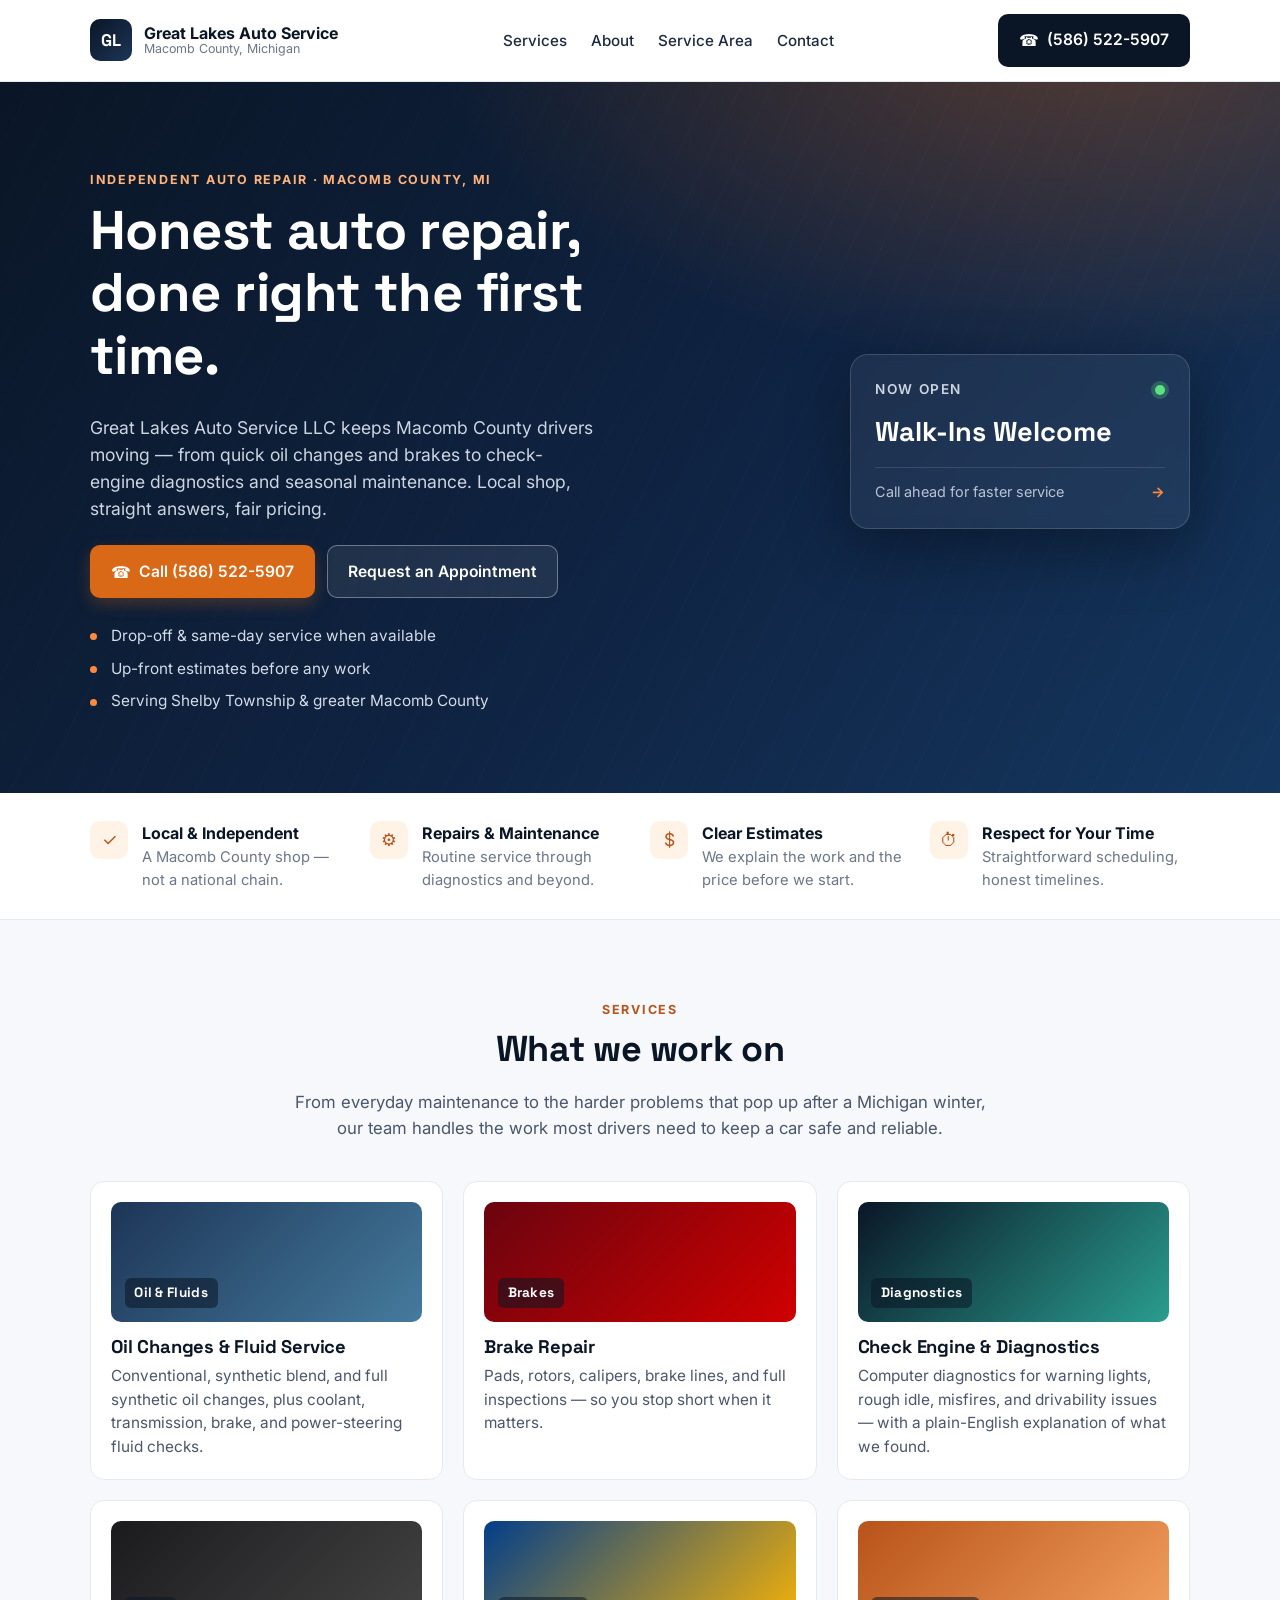
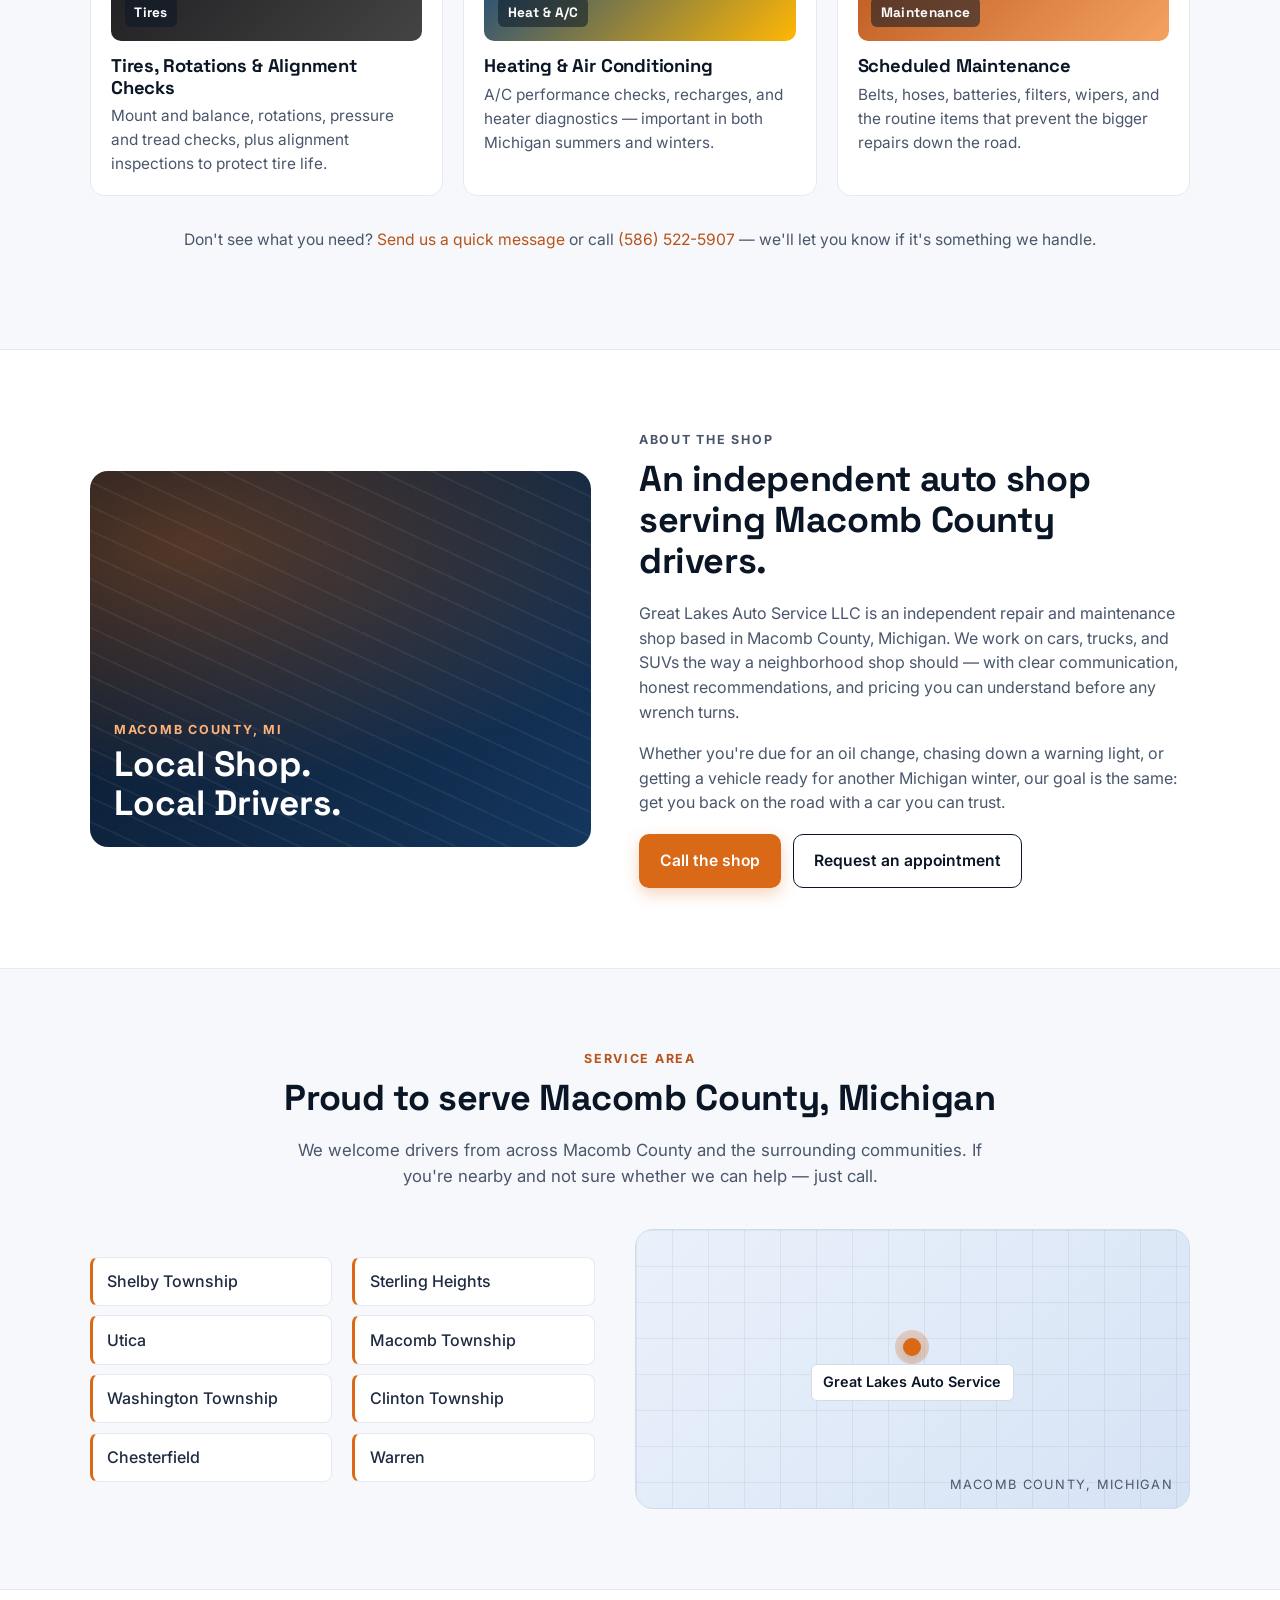
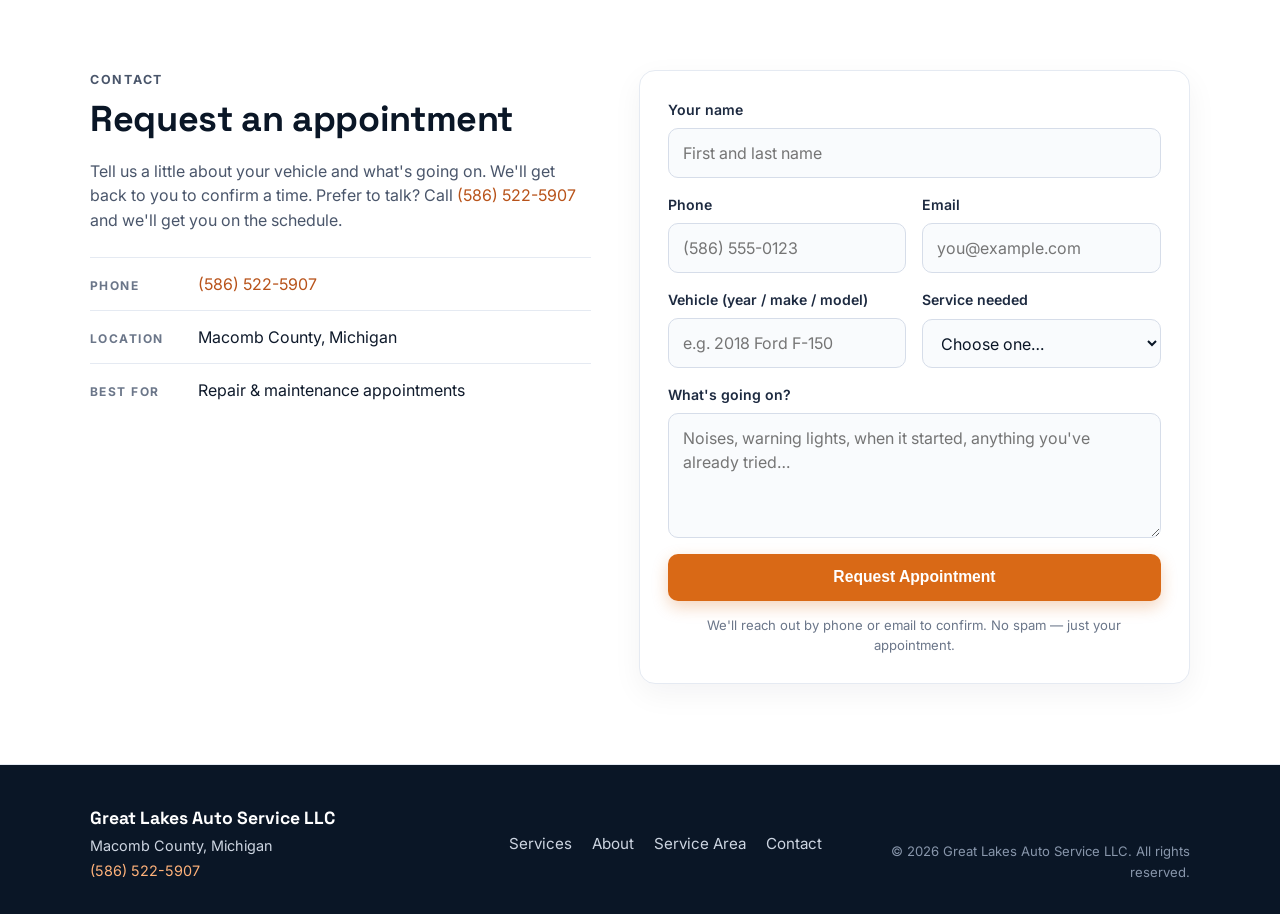
==== great-lakes-auto-service-llc/index.html @ bd59d1a1 "publish great-lakes-auto-service-llc" ====
<!DOCTYPE html>
<html lang="en">
<head>
  <meta charset="UTF-8" />
  <meta name="viewport" content="width=device-width, initial-scale=1.0" />
  <title>Great Lakes Auto Service LLC — Auto Repair in Macomb County, MI</title>
  <meta name="description" content="Great Lakes Auto Service LLC — independent auto repair and maintenance serving Macomb County, Michigan. Call (586) 522-5907 or request an appointment online." />
  <link rel="stylesheet" href="style.css" />
</head>
<body>

  <!-- Top bar -->
  <header class="topbar">
    <div class="container topbar-inner">
      <a href="#top" class="brand" aria-label="Great Lakes Auto Service LLC home">
        <span class="brand-mark" aria-hidden="true">GL</span>
        <span class="brand-text">
          <span class="brand-name">Great Lakes Auto Service</span>
          <span class="brand-sub">Macomb County, Michigan</span>
        </span>
      </a>
      <nav class="nav" aria-label="Primary">
        <a href="#services">Services</a>
        <a href="#about">About</a>
        <a href="#area">Service Area</a>
        <a href="#contact">Contact</a>
      </nav>
      <a class="btn btn-call topbar-cta" href="tel:+15865225907">
        <span class="btn-icon" aria-hidden="true">&#9742;</span>
        (586) 522-5907
      </a>
    </div>
  </header>

  <!-- Hero -->
  <section class="hero" id="top">
    <div class="hero-bg" aria-hidden="true">
      <div class="hero-gradient"></div>
      <div class="hero-stripes"></div>
    </div>
    <div class="container hero-inner">
      <div class="hero-copy">
        <p class="eyebrow">Independent Auto Repair · Macomb County, MI</p>
        <h1>Honest auto repair, done right the first time.</h1>
        <p class="lede">
          Great Lakes Auto Service LLC keeps Macomb County drivers moving — from
          quick oil changes and brakes to check-engine diagnostics and seasonal
          maintenance. Local shop, straight answers, fair pricing.
        </p>
        <div class="hero-ctas">
          <a class="btn btn-primary" href="tel:+15865225907">
            <span class="btn-icon" aria-hidden="true">&#9742;</span>
            Call (586) 522-5907
          </a>
          <a class="btn btn-secondary" href="#contact">Request an Appointment</a>
        </div>
        <ul class="hero-points">
          <li><span class="dot"></span> Drop-off &amp; same-day service when available</li>
          <li><span class="dot"></span> Up-front estimates before any work</li>
          <li><span class="dot"></span> Serving Shelby Township &amp; greater Macomb County</li>
        </ul>
      </div>
      <div class="hero-card" aria-hidden="true">
        <div class="hero-card-inner">
          <div class="hero-card-row">
            <span class="hero-card-label">Now Open</span>
            <span class="hero-card-dot"></span>
          </div>
          <div class="hero-card-big">Walk-Ins Welcome</div>
          <div class="hero-card-row hero-card-foot">
            <span>Call ahead for faster service</span>
            <span class="hero-card-arrow">&rarr;</span>
          </div>
        </div>
      </div>
    </div>
  </section>

  <!-- Trust strip -->
  <section class="trust-strip" aria-label="What we stand for">
    <div class="container trust-grid">
      <div class="trust-item">
        <div class="trust-icon" aria-hidden="true">&#10003;</div>
        <div>
          <div class="trust-title">Local &amp; Independent</div>
          <div class="trust-sub">A Macomb County shop — not a national chain.</div>
        </div>
      </div>
      <div class="trust-item">
        <div class="trust-icon" aria-hidden="true">&#9881;</div>
        <div>
          <div class="trust-title">Repairs &amp; Maintenance</div>
          <div class="trust-sub">Routine service through diagnostics and beyond.</div>
        </div>
      </div>
      <div class="trust-item">
        <div class="trust-icon" aria-hidden="true">&#36;</div>
        <div>
          <div class="trust-title">Clear Estimates</div>
          <div class="trust-sub">We explain the work and the price before we start.</div>
        </div>
      </div>
      <div class="trust-item">
        <div class="trust-icon" aria-hidden="true">&#9201;</div>
        <div>
          <div class="trust-title">Respect for Your Time</div>
          <div class="trust-sub">Straightforward scheduling, honest timelines.</div>
        </div>
      </div>
    </div>
  </section>

  <!-- Services -->
  <section class="section" id="services">
    <div class="container">
      <div class="section-head">
        <p class="eyebrow">Services</p>
        <h2>What we work on</h2>
        <p class="section-lede">
          From everyday maintenance to the harder problems that pop up after a
          Michigan winter, our team handles the work most drivers need to keep a
          car safe and reliable.
        </p>
      </div>

      <div class="services-grid">
        <article class="service-card">
          <div class="service-thumb thumb-oil" aria-hidden="true"><span>Oil &amp; Fluids</span></div>
          <h3>Oil Changes &amp; Fluid Service</h3>
          <p>Conventional, synthetic blend, and full synthetic oil changes, plus coolant, transmission, brake, and power-steering fluid checks.</p>
        </article>

        <article class="service-card">
          <div class="service-thumb thumb-brakes" aria-hidden="true"><span>Brakes</span></div>
          <h3>Brake Repair</h3>
          <p>Pads, rotors, calipers, brake lines, and full inspections — so you stop short when it matters.</p>
        </article>

        <article class="service-card">
          <div class="service-thumb thumb-diag" aria-hidden="true"><span>Diagnostics</span></div>
          <h3>Check Engine &amp; Diagnostics</h3>
          <p>Computer diagnostics for warning lights, rough idle, misfires, and drivability issues — with a plain-English explanation of what we found.</p>
        </article>

        <article class="service-card">
          <div class="service-thumb thumb-tires" aria-hidden="true"><span>Tires</span></div>
          <h3>Tires, Rotations &amp; Alignment Checks</h3>
          <p>Mount and balance, rotations, pressure and tread checks, plus alignment inspections to protect tire life.</p>
        </article>

        <article class="service-card">
          <div class="service-thumb thumb-hvac" aria-hidden="true"><span>Heat &amp; A/C</span></div>
          <h3>Heating &amp; Air Conditioning</h3>
          <p>A/C performance checks, recharges, and heater diagnostics — important in both Michigan summers and winters.</p>
        </article>

        <article class="service-card">
          <div class="service-thumb thumb-maint" aria-hidden="true"><span>Maintenance</span></div>
          <h3>Scheduled Maintenance</h3>
          <p>Belts, hoses, batteries, filters, wipers, and the routine items that prevent the bigger repairs down the road.</p>
        </article>
      </div>

      <p class="services-note">
        Don't see what you need? <a href="#contact">Send us a quick message</a> or call
        <a href="tel:+15865225907">(586) 522-5907</a> — we'll let you know if it's something we handle.
      </p>
    </div>
  </section>

  <!-- About -->
  <section class="section section-alt" id="about">
    <div class="container about-grid">
      <div class="about-art" aria-hidden="true">
        <div class="about-art-inner">
          <span class="about-art-label">Macomb County, MI</span>
          <span class="about-art-big">Local Shop.<br />Local Drivers.</span>
        </div>
      </div>
      <div class="about-copy">
        <p class="eyebrow">About the shop</p>
        <h2>An independent auto shop serving Macomb County drivers.</h2>
        <p>
          Great Lakes Auto Service LLC is an independent repair and maintenance
          shop based in Macomb County, Michigan. We work on cars, trucks, and
          SUVs the way a neighborhood shop should — with clear communication,
          honest recommendations, and pricing you can understand before any
          wrench turns.
        </p>
        <p>
          Whether you're due for an oil change, chasing down a warning light, or
          getting a vehicle ready for another Michigan winter, our goal is the
          same: get you back on the road with a car you can trust.
        </p>
        <div class="about-ctas">
          <a class="btn btn-primary" href="tel:+15865225907">Call the shop</a>
          <a class="btn btn-ghost" href="#contact">Request an appointment</a>
        </div>
      </div>
    </div>
  </section>

  <!-- Service area -->
  <section class="section" id="area">
    <div class="container">
      <div class="section-head">
        <p class="eyebrow">Service Area</p>
        <h2>Proud to serve Macomb County, Michigan</h2>
        <p class="section-lede">
          We welcome drivers from across Macomb County and the surrounding
          communities. If you're nearby and not sure whether we can help —
          just call.
        </p>
      </div>

      <div class="area-layout">
        <ul class="area-list">
          <li>Shelby Township</li>
          <li>Sterling Heights</li>
          <li>Utica</li>
          <li>Macomb Township</li>
          <li>Washington Township</li>
          <li>Clinton Township</li>
          <li>Chesterfield</li>
          <li>Warren</li>
        </ul>
        <div class="area-map" aria-hidden="true">
          <div class="area-map-grid"></div>
          <div class="area-map-pin">
            <span class="area-map-pin-dot"></span>
            <span class="area-map-pin-label">Great Lakes Auto Service</span>
          </div>
          <div class="area-map-foot">Macomb County, Michigan</div>
        </div>
      </div>
    </div>
  </section>

  <!-- Contact -->
  <section class="section section-alt" id="contact">
    <div class="container contact-grid">
      <div class="contact-copy">
        <p class="eyebrow">Contact</p>
        <h2>Request an appointment</h2>
        <p>
          Tell us a little about your vehicle and what's going on. We'll get
          back to you to confirm a time. Prefer to talk? Call
          <a href="tel:+15865225907">(586) 522-5907</a> and we'll get you on the
          schedule.
        </p>

        <ul class="contact-facts">
          <li>
            <span class="contact-fact-label">Phone</span>
            <a href="tel:+15865225907">(586) 522-5907</a>
          </li>
          <li>
            <span class="contact-fact-label">Location</span>
            <span>Macomb County, Michigan</span>
          </li>
          <li>
            <span class="contact-fact-label">Best for</span>
            <span>Repair &amp; maintenance appointments</span>
          </li>
        </ul>
      </div>

      <form class="contact-form" action="#" method="post" novalidate>
        <div class="form-row">
          <label for="name">Your name</label>
          <input type="text" id="name" name="name" placeholder="First and last name" autocomplete="name" />
        </div>
        <div class="form-row form-row-2">
          <div>
            <label for="phone">Phone</label>
            <input type="tel" id="phone" name="phone" placeholder="(586) 555-0123" autocomplete="tel" />
          </div>
          <div>
            <label for="email">Email</label>
            <input type="email" id="email" name="email" placeholder="you@example.com" autocomplete="email" />
          </div>
        </div>
        <div class="form-row form-row-2">
          <div>
            <label for="vehicle">Vehicle (year / make / model)</label>
            <input type="text" id="vehicle" name="vehicle" placeholder="e.g. 2018 Ford F-150" />
          </div>
          <div>
            <label for="service">Service needed</label>
            <select id="service" name="service">
              <option value="">Choose one&hellip;</option>
              <option>Oil change / fluids</option>
              <option>Brakes</option>
              <option>Check engine / diagnostics</option>
              <option>Tires / rotation / alignment check</option>
              <option>Heating &amp; A/C</option>
              <option>Scheduled maintenance</option>
              <option>Something else</option>
            </select>
          </div>
        </div>
        <div class="form-row">
          <label for="message">What's going on?</label>
          <textarea id="message" name="message" rows="4" placeholder="Noises, warning lights, when it started, anything you've already tried&hellip;"></textarea>
        </div>
        <button type="submit" class="btn btn-primary btn-block">Request Appointment</button>
        <p class="form-fine">
          We'll reach out by phone or email to confirm. No spam — just your appointment.
        </p>
      </form>
    </div>
  </section>

  <!-- Footer -->
  <footer class="footer">
    <div class="container footer-inner">
      <div class="footer-brand">
        <div class="footer-name">Great Lakes Auto Service LLC</div>
        <div class="footer-meta">Macomb County, Michigan</div>
        <div class="footer-meta">
          <a href="tel:+15865225907">(586) 522-5907</a>
        </div>
      </div>
      <nav class="footer-nav" aria-label="Footer">
        <a href="#services">Services</a>
        <a href="#about">About</a>
        <a href="#area">Service Area</a>
        <a href="#contact">Contact</a>
      </nav>
      <div class="footer-legal">
        &copy; 2026 Great Lakes Auto Service LLC. All rights reserved.
      </div>
    </div>
  </footer>

</body>
</html>
---- great-lakes-auto-service-llc/style.css ----
/* Great Lakes Auto Service LLC — mockup stylesheet
   Self-contained, no external assets except Google Fonts. */

@import url('https://fonts.googleapis.com/css2?family=Inter:wght@400;500;600;700;800&family=Space+Grotesk:wght@600;700&display=swap');

/* ---------- Reset / base ---------- */
*,
*::before,
*::after { box-sizing: border-box; }

html { scroll-behavior: smooth; }

body {
  margin: 0;
  font-family: 'Inter', system-ui, -apple-system, Segoe UI, Roboto, sans-serif;
  color: #0f1a2b;
  background: #f6f8fb;
  line-height: 1.55;
  -webkit-font-smoothing: antialiased;
}

img { max-width: 100%; display: block; }

a { color: #b8531a; text-decoration: none; }
a:hover { text-decoration: underline; }

h1, h2, h3 {
  font-family: 'Space Grotesk', 'Inter', sans-serif;
  color: #0a1626;
  line-height: 1.15;
  margin: 0 0 0.5em;
  letter-spacing: -0.01em;
}

h1 { font-size: clamp(2rem, 4.6vw, 3.4rem); font-weight: 700; }
h2 { font-size: clamp(1.6rem, 3vw, 2.25rem); font-weight: 700; }
h3 { font-size: 1.15rem; font-weight: 700; }

p  { margin: 0 0 1rem; }

.container {
  width: 100%;
  max-width: 1140px;
  margin: 0 auto;
  padding: 0 1.25rem;
}

.eyebrow {
  text-transform: uppercase;
  letter-spacing: 0.14em;
  font-size: 0.78rem;
  font-weight: 700;
  color: #b8531a;
  margin: 0 0 0.6rem;
}

/* ---------- Buttons ---------- */
.btn {
  display: inline-flex;
  align-items: center;
  justify-content: center;
  gap: 0.5rem;
  padding: 0.85rem 1.25rem;
  border-radius: 10px;
  font-weight: 600;
  font-size: 0.98rem;
  text-decoration: none;
  border: 1px solid transparent;
  cursor: pointer;
  transition: transform 0.05s ease, box-shadow 0.15s ease, background 0.15s ease;
  white-space: nowrap;
}
.btn:hover { text-decoration: none; }
.btn:active { transform: translateY(1px); }

.btn-primary {
  background: #d96916;
  color: #fff;
  box-shadow: 0 6px 16px rgba(217, 105, 22, 0.28);
}
.btn-primary:hover { background: #c45a0d; }

.btn-secondary {
  background: rgba(255,255,255,0.08);
  color: #fff;
  border-color: rgba(255,255,255,0.35);
  backdrop-filter: blur(2px);
}
.btn-secondary:hover { background: rgba(255,255,255,0.16); }

.btn-ghost {
  background: transparent;
  color: #0a1626;
  border-color: #0a1626;
}
.btn-ghost:hover { background: #0a1626; color: #fff; }

.btn-call {
  background: #0a1626;
  color: #fff;
}
.btn-call:hover { background: #14233a; }

.btn-block { width: 100%; }

.btn-icon { font-size: 1rem; line-height: 1; }

/* ---------- Top bar ---------- */
.topbar {
  background: #fff;
  border-bottom: 1px solid #e5eaf2;
  position: sticky;
  top: 0;
  z-index: 50;
}
.topbar-inner {
  display: flex;
  align-items: center;
  justify-content: space-between;
  gap: 1rem;
  padding-top: 0.85rem;
  padding-bottom: 0.85rem;
}
.brand {
  display: flex;
  align-items: center;
  gap: 0.75rem;
  color: inherit;
}
.brand:hover { text-decoration: none; }
.brand-mark {
  width: 42px;
  height: 42px;
  border-radius: 10px;
  background: linear-gradient(135deg, #0a1626 0%, #1d3557 100%);
  color: #fff;
  font-family: 'Space Grotesk', sans-serif;
  font-weight: 700;
  font-size: 1.05rem;
  display: flex;
  align-items: center;
  justify-content: center;
  letter-spacing: 0.02em;
}
.brand-text { display: flex; flex-direction: column; line-height: 1.1; }
.brand-name { font-weight: 700; color: #0a1626; }
.brand-sub  { font-size: 0.78rem; color: #6b7689; }

.nav { display: flex; gap: 1.5rem; }
.nav a {
  color: #1d2a40;
  font-weight: 500;
  font-size: 0.95rem;
}
.nav a:hover { color: #b8531a; text-decoration: none; }

@media (max-width: 860px) {
  .nav { display: none; }
  .brand-sub { display: none; }
}
@media (max-width: 520px) {
  .topbar-cta { display: none; }
}

/* ---------- Hero ---------- */
.hero {
  position: relative;
  color: #fff;
  overflow: hidden;
  isolation: isolate;
}
.hero-bg {
  position: absolute;
  inset: 0;
  z-index: -1;
}
.hero-gradient {
  position: absolute;
  inset: 0;
  background:
    radial-gradient(1100px 600px at 85% -10%, rgba(217,105,22,0.35) 0%, transparent 60%),
    linear-gradient(135deg, #0a1626 0%, #0f2342 55%, #14365e 100%);
}
.hero-stripes {
  position: absolute;
  inset: 0;
  background-image: repeating-linear-gradient(
    115deg,
    rgba(255,255,255,0.04) 0 2px,
    transparent 2px 28px
  );
  mix-blend-mode: overlay;
}

.hero-inner {
  display: grid;
  grid-template-columns: 1.4fr 1fr;
  gap: 3rem;
  align-items: center;
  padding: 5.5rem 1.25rem 5rem;
}
.hero .eyebrow { color: #ffb27a; }
.hero h1 { color: #fff; }
.hero .lede {
  font-size: 1.1rem;
  color: #cdd5e1;
  max-width: 46ch;
}
.hero-ctas {
  display: flex;
  flex-wrap: wrap;
  gap: 0.75rem;
  margin: 1.4rem 0 1.6rem;
}
.hero-points {
  list-style: none;
  padding: 0;
  margin: 0;
  display: grid;
  gap: 0.55rem;
  color: #d4dbe7;
  font-size: 0.96rem;
}
.hero-points .dot {
  display: inline-block;
  width: 7px; height: 7px;
  border-radius: 50%;
  background: #ff8a3d;
  margin-right: 0.6rem;
  vertical-align: middle;
}

.hero-card {
  justify-self: end;
  width: 100%;
  max-width: 340px;
  background: rgba(255,255,255,0.06);
  border: 1px solid rgba(255,255,255,0.15);
  border-radius: 18px;
  padding: 1.5rem;
  backdrop-filter: blur(6px);
  box-shadow: 0 20px 60px rgba(0,0,0,0.35);
}
.hero-card-row {
  display: flex;
  align-items: center;
  justify-content: space-between;
  font-size: 0.85rem;
  color: #cdd5e1;
  text-transform: uppercase;
  letter-spacing: 0.12em;
}
.hero-card-label { font-weight: 600; }
.hero-card-dot {
  width: 10px; height: 10px;
  border-radius: 50%;
  background: #5ce081;
  box-shadow: 0 0 0 4px rgba(92,224,129,0.25);
}
.hero-card-big {
  font-family: 'Space Grotesk', sans-serif;
  font-size: 1.7rem;
  font-weight: 700;
  color: #fff;
  margin: 1rem 0 1.2rem;
  line-height: 1.15;
}
.hero-card-foot {
  border-top: 1px solid rgba(255,255,255,0.12);
  padding-top: 0.85rem;
  text-transform: none;
  letter-spacing: 0;
  font-size: 0.9rem;
  color: #b9c3d3;
}
.hero-card-arrow { color: #ff8a3d; font-weight: 700; }

@media (max-width: 860px) {
  .hero-inner {
    grid-template-columns: 1fr;
    gap: 2rem;
    padding: 3.5rem 1.25rem 3.5rem;
  }
  .hero-card { justify-self: stretch; max-width: none; }
}

/* ---------- Trust strip ---------- */
.trust-strip {
  background: #fff;
  border-bottom: 1px solid #e5eaf2;
  padding: 1.75rem 0;
}
.trust-grid {
  display: grid;
  grid-template-columns: repeat(4, 1fr);
  gap: 1.25rem;
}
.trust-item {
  display: flex;
  align-items: flex-start;
  gap: 0.85rem;
}
.trust-icon {
  width: 38px; height: 38px;
  border-radius: 10px;
  background: #fff2e6;
  color: #b8531a;
  font-size: 1.1rem;
  display: flex;
  align-items: center;
  justify-content: center;
  flex-shrink: 0;
}
.trust-title { font-weight: 700; color: #0a1626; }
.trust-sub   { color: #6b7689; font-size: 0.92rem; }

@media (max-width: 860px) {
  .trust-grid { grid-template-columns: repeat(2, 1fr); }
}
@media (max-width: 480px) {
  .trust-grid { grid-template-columns: 1fr; }
}

/* ---------- Sections ---------- */
.section { padding: 5rem 0; }
.section-alt { background: #fff; border-top: 1px solid #e5eaf2; border-bottom: 1px solid #e5eaf2; }

.section-head {
  max-width: 720px;
  margin: 0 auto 2.5rem;
  text-align: center;
}
.section-head .eyebrow { justify-content: center; }
.section-lede { color: #4a566b; font-size: 1.05rem; }

/* ---------- Services ---------- */
.services-grid {
  display: grid;
  grid-template-columns: repeat(3, 1fr);
  gap: 1.25rem;
}
.service-card {
  background: #fff;
  border: 1px solid #e5eaf2;
  border-radius: 14px;
  padding: 1.25rem;
  transition: transform 0.15s ease, box-shadow 0.15s ease, border-color 0.15s ease;
}
.service-card:hover {
  transform: translateY(-2px);
  box-shadow: 0 12px 28px rgba(10,22,38,0.08);
  border-color: #d6dde9;
}
.service-card h3 { margin: 0.9rem 0 0.4rem; }
.service-card p  { color: #4a566b; margin: 0; font-size: 0.96rem; }

.service-thumb {
  height: 120px;
  border-radius: 10px;
  position: relative;
  overflow: hidden;
  display: flex;
  align-items: flex-end;
  padding: 0.85rem;
  color: #fff;
  font-family: 'Space Grotesk', sans-serif;
  font-weight: 700;
  letter-spacing: 0.02em;
}
.service-thumb span {
  background: rgba(10,22,38,0.55);
  padding: 0.3rem 0.6rem;
  border-radius: 6px;
  font-size: 0.85rem;
}
.thumb-oil    { background: linear-gradient(135deg, #1d3557 0%, #457b9d 100%); }
.thumb-brakes { background: linear-gradient(135deg, #6a040f 0%, #d00000 100%); }
.thumb-diag   { background: linear-gradient(135deg, #0a1626 0%, #2a9d8f 100%); }
.thumb-tires  { background: linear-gradient(135deg, #1b1b1e 0%, #444 100%); }
.thumb-hvac   { background: linear-gradient(135deg, #023e8a 0%, #ffb703 100%); }
.thumb-maint  { background: linear-gradient(135deg, #b8531a 0%, #f4a261 100%); }

.services-note {
  text-align: center;
  color: #4a566b;
  margin-top: 2rem;
  font-size: 0.98rem;
}

@media (max-width: 900px) {
  .services-grid { grid-template-columns: repeat(2, 1fr); }
}
@media (max-width: 560px) {
  .services-grid { grid-template-columns: 1fr; }
}

/* ---------- About ---------- */
.about-grid {
  display: grid;
  grid-template-columns: 1fr 1.1fr;
  gap: 3rem;
  align-items: center;
}
.about-art {
  border-radius: 18px;
  overflow: hidden;
  aspect-ratio: 4 / 3;
  background:
    radial-gradient(800px 400px at 20% 20%, rgba(217,105,22,0.35) 0%, transparent 60%),
    linear-gradient(135deg, #0a1626 0%, #14365e 100%);
  position: relative;
  display: flex;
  align-items: flex-end;
  padding: 1.5rem;
}
.about-art::before {
  content: "";
  position: absolute;
  inset: 0;
  background-image: repeating-linear-gradient(
    25deg,
    rgba(255,255,255,0.05) 0 2px,
    transparent 2px 22px
  );
}
.about-art-inner {
  position: relative;
  color: #fff;
  display: flex;
  flex-direction: column;
  gap: 0.4rem;
}
.about-art-label {
  text-transform: uppercase;
  letter-spacing: 0.14em;
  font-size: 0.78rem;
  color: #ffb27a;
  font-weight: 700;
}
.about-art-big {
  font-family: 'Space Grotesk', sans-serif;
  font-size: clamp(1.5rem, 3.5vw, 2.2rem);
  font-weight: 700;
  line-height: 1.1;
}
.about-copy p { color: #4a566b; }
.about-ctas {
  display: flex;
  flex-wrap: wrap;
  gap: 0.75rem;
  margin-top: 1.2rem;
}

@media (max-width: 860px) {
  .about-grid { grid-template-columns: 1fr; gap: 2rem; }
}

/* ---------- Service area ---------- */
.area-layout {
  display: grid;
  grid-template-columns: 1fr 1.1fr;
  gap: 2.5rem;
  align-items: stretch;
}
.area-list {
  list-style: none;
  padding: 0;
  margin: 0;
  display: grid;
  grid-template-columns: repeat(2, 1fr);
  gap: 0.6rem 1.25rem;
  align-self: center;
}
.area-list li {
  background: #fff;
  border: 1px solid #e5eaf2;
  border-left: 3px solid #d96916;
  border-radius: 8px;
  padding: 0.7rem 0.9rem;
  font-weight: 500;
  color: #1d2a40;
}

.area-map {
  position: relative;
  border-radius: 18px;
  background: linear-gradient(135deg, #eaf1fb 0%, #d6e3f5 100%);
  border: 1px solid #d0dceb;
  min-height: 280px;
  overflow: hidden;
  display: flex;
  align-items: center;
  justify-content: center;
}
.area-map-grid {
  position: absolute;
  inset: 0;
  background-image:
    linear-gradient(rgba(10,22,38,0.06) 1px, transparent 1px),
    linear-gradient(90deg, rgba(10,22,38,0.06) 1px, transparent 1px);
  background-size: 36px 36px;
}
.area-map-pin {
  position: relative;
  display: flex;
  flex-direction: column;
  align-items: center;
  gap: 0.5rem;
  color: #0a1626;
  font-weight: 600;
  text-align: center;
}
.area-map-pin-dot {
  width: 18px; height: 18px;
  border-radius: 50%;
  background: #d96916;
  box-shadow: 0 0 0 8px rgba(217,105,22,0.25), 0 4px 12px rgba(0,0,0,0.15);
}
.area-map-pin-label {
  background: #fff;
  padding: 0.4rem 0.7rem;
  border-radius: 6px;
  font-size: 0.9rem;
  border: 1px solid #d0dceb;
}
.area-map-foot {
  position: absolute;
  bottom: 0.85rem;
  right: 1rem;
  font-size: 0.8rem;
  color: #4a566b;
  text-transform: uppercase;
  letter-spacing: 0.1em;
}

@media (max-width: 860px) {
  .area-layout { grid-template-columns: 1fr; }
}
@media (max-width: 480px) {
  .area-list { grid-template-columns: 1fr; }
}

/* ---------- Contact ---------- */
.contact-grid {
  display: grid;
  grid-template-columns: 1fr 1.1fr;
  gap: 3rem;
  align-items: start;
}
.contact-copy p { color: #4a566b; }

.contact-facts {
  list-style: none;
  padding: 0;
  margin: 1.5rem 0 0;
  display: grid;
  gap: 0.85rem;
}
.contact-facts li {
  display: grid;
  grid-template-columns: 100px 1fr;
  gap: 0.5rem;
  align-items: baseline;
  border-top: 1px solid #e5eaf2;
  padding-top: 0.85rem;
}
.contact-fact-label {
  text-transform: uppercase;
  letter-spacing: 0.12em;
  font-size: 0.75rem;
  font-weight: 700;
  color: #6b7689;
}

.contact-form {
  background: #fff;
  border: 1px solid #e5eaf2;
  border-radius: 16px;
  padding: 1.75rem;
  box-shadow: 0 10px 30px rgba(10,22,38,0.05);
}
.form-row { display: grid; gap: 0.4rem; margin-bottom: 1rem; }
.form-row-2 {
  grid-template-columns: 1fr 1fr;
  gap: 1rem;
}
.form-row-2 > div { display: grid; gap: 0.4rem; }
.form-row label {
  font-weight: 600;
  font-size: 0.88rem;
  color: #1d2a40;
}
.form-row input,
.form-row select,
.form-row textarea {
  font: inherit;
  width: 100%;
  padding: 0.75rem 0.85rem;
  border: 1px solid #d6dde9;
  border-radius: 10px;
  background: #f9fbfd;
  color: #0a1626;
  transition: border-color 0.15s ease, background 0.15s ease, box-shadow 0.15s ease;
}
.form-row input:focus,
.form-row select:focus,
.form-row textarea:focus {
  outline: none;
  border-color: #d96916;
  background: #fff;
  box-shadow: 0 0 0 3px rgba(217,105,22,0.18);
}
.form-row textarea { resize: vertical; min-height: 110px; }

.form-fine {
  margin: 0.85rem 0 0;
  font-size: 0.82rem;
  color: #6b7689;
  text-align: center;
}

@media (max-width: 860px) {
  .contact-grid { grid-template-columns: 1fr; gap: 2rem; }
}
@media (max-width: 480px) {
  .form-row-2 { grid-template-columns: 1fr; }
  .contact-facts li { grid-template-columns: 1fr; gap: 0.1rem; }
}

/* ---------- Footer ---------- */
.footer {
  background: #0a1626;
  color: #cdd5e1;
  padding: 2.5rem 0 2rem;
}
.footer a { color: #ffb27a; }
.footer-inner {
  display: grid;
  grid-template-columns: 1.2fr 1fr 1fr;
  gap: 1.5rem;
  align-items: start;
}
.footer-name {
  color: #fff;
  font-family: 'Space Grotesk', sans-serif;
  font-weight: 700;
  font-size: 1.1rem;
}
.footer-meta { font-size: 0.9rem; margin-top: 0.15rem; }
.footer-nav {
  display: flex;
  flex-wrap: wrap;
  gap: 1rem 1.25rem;
  font-size: 0.95rem;
  align-self: center;
}
.footer-nav a { color: #cdd5e1; }
.footer-nav a:hover { color: #fff; }
.footer-legal {
  text-align: right;
  font-size: 0.82rem;
  color: #8896ab;
  align-self: end;
}

@media (max-width: 860px) {
  .footer-inner {
    grid-template-columns: 1fr;
    text-align: left;
  }
  .footer-legal { text-align: left; }
}
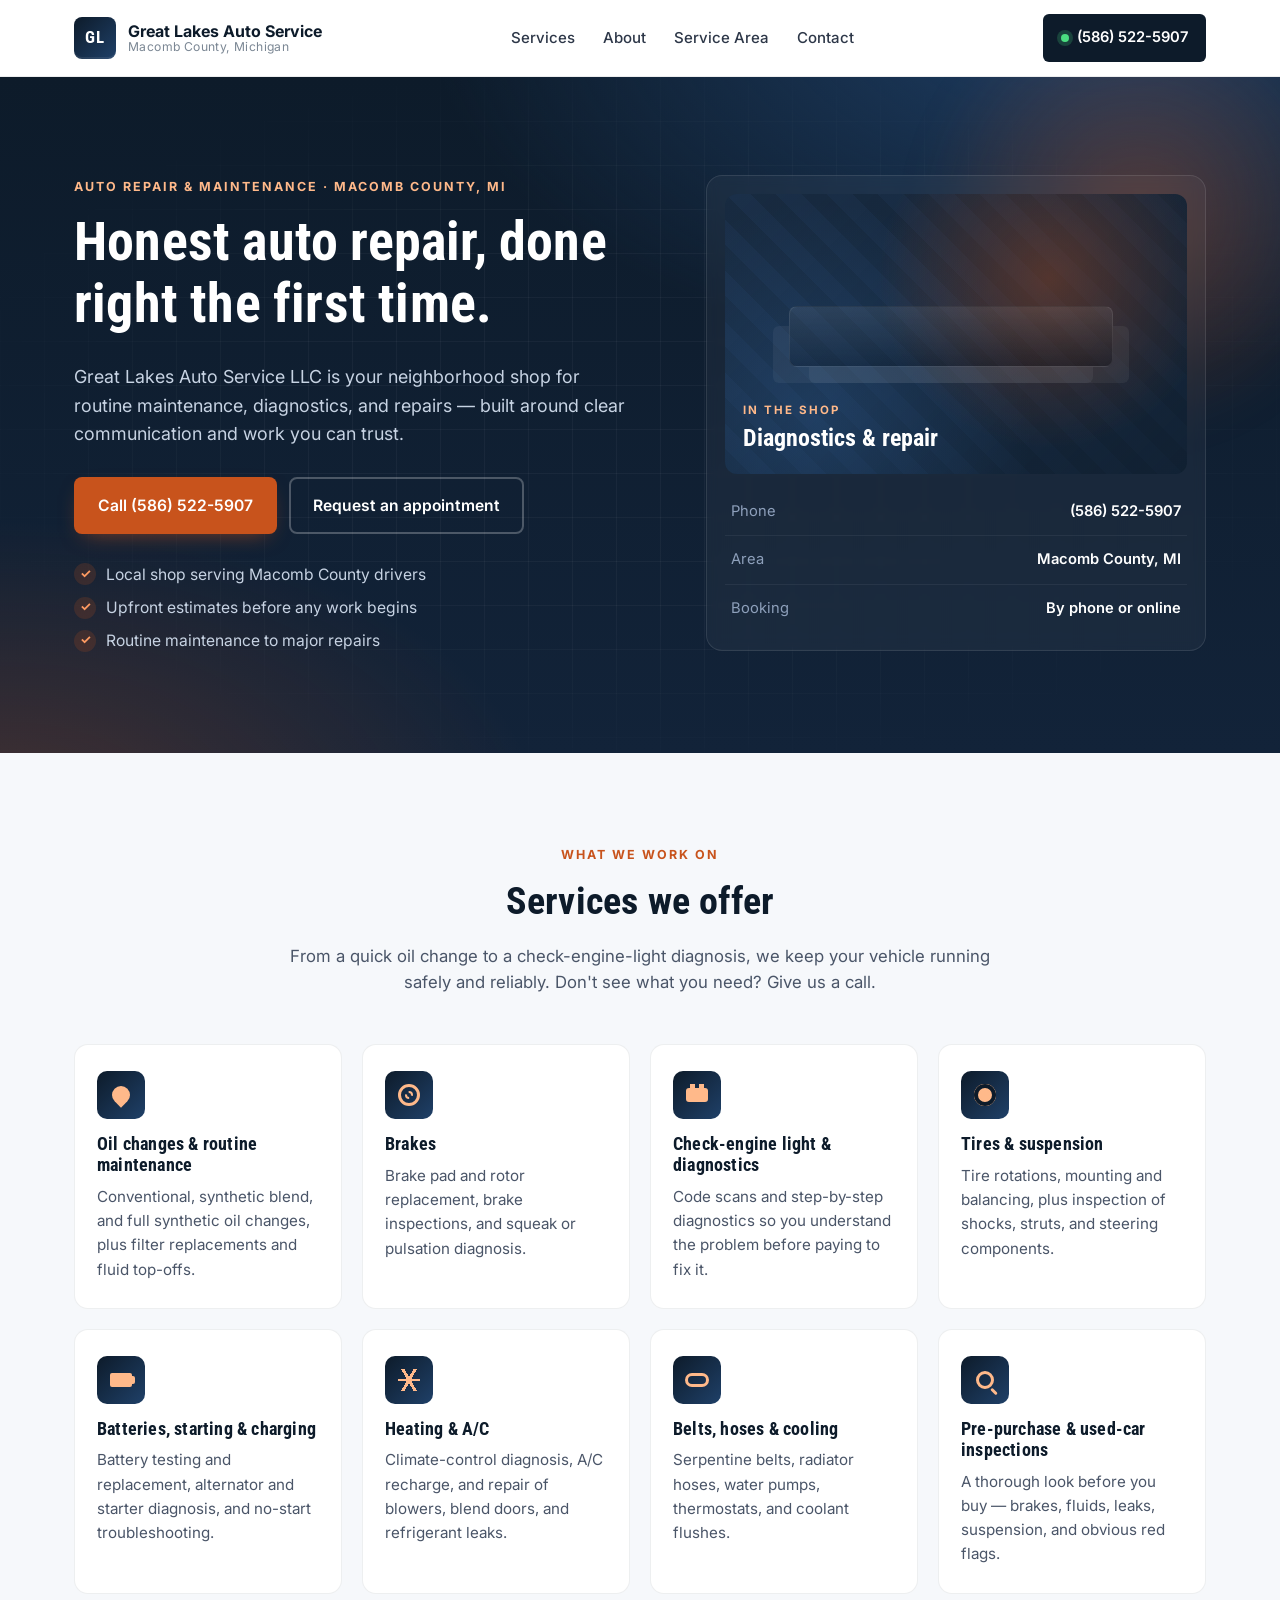
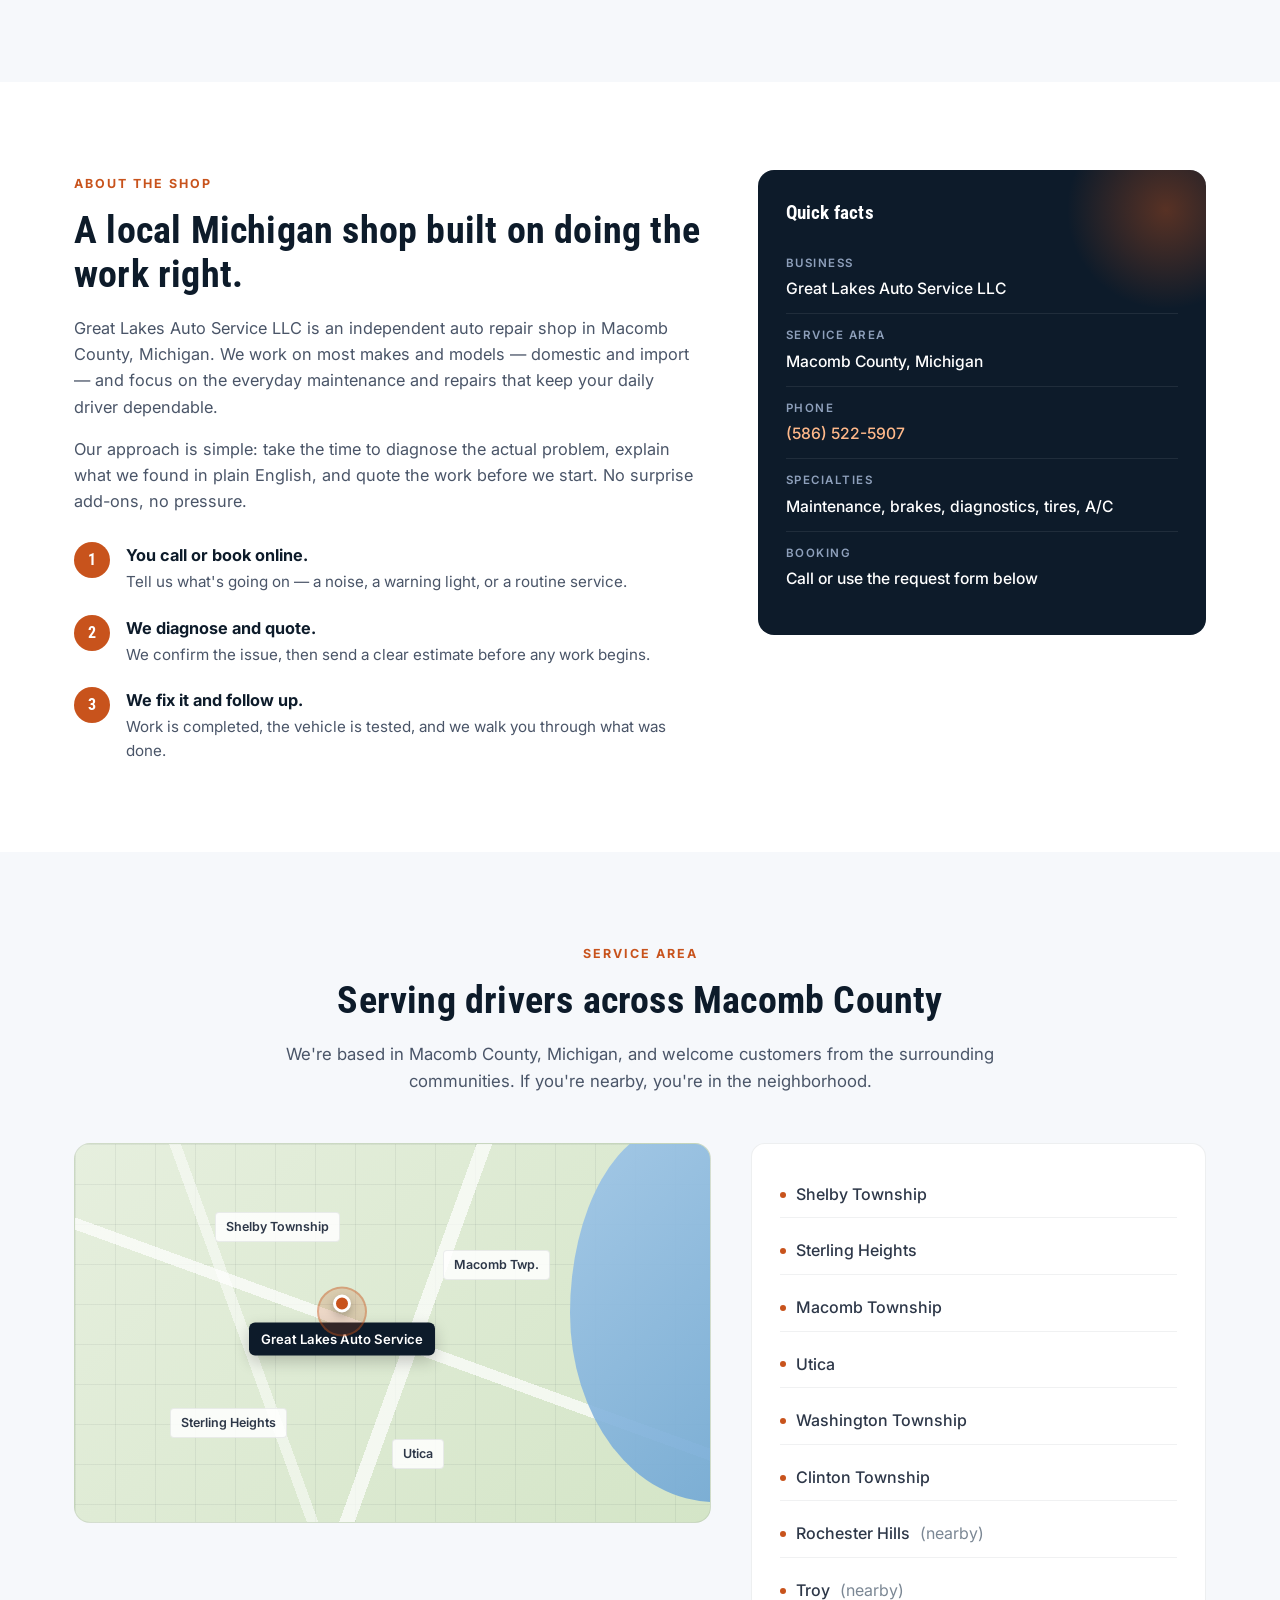
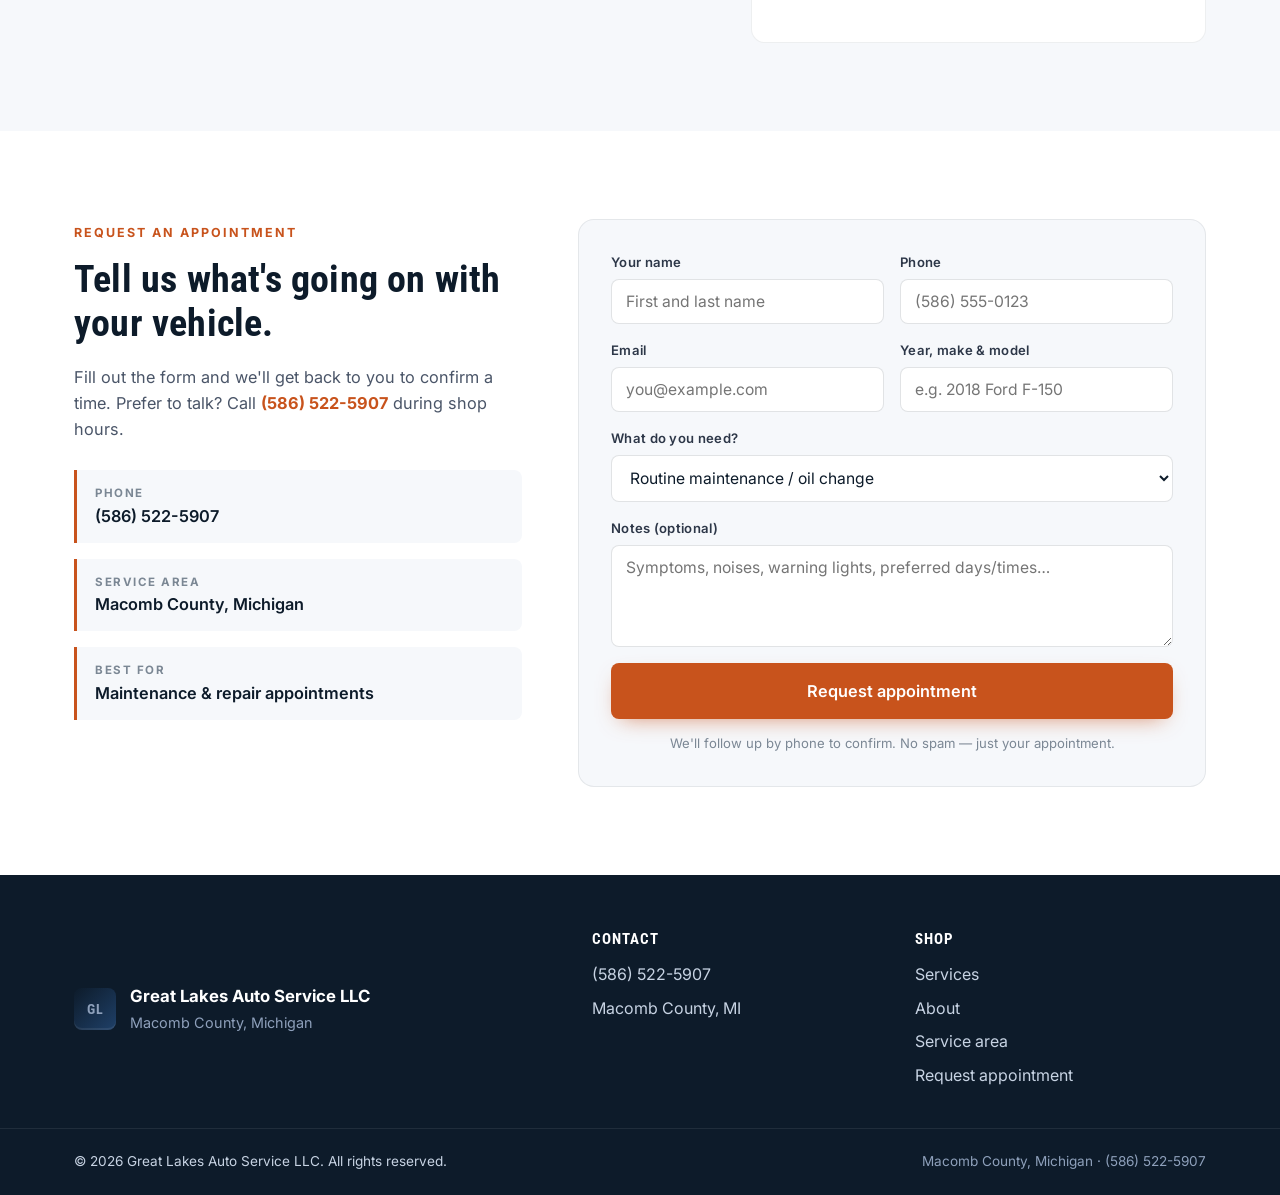
==== commit 23af6c52: "publish great-lakes-auto-service-llc" ====
--- a/great-lakes-auto-service-llc/index.html
+++ b/great-lakes-auto-service-llc/index.html
@@ -4,331 +4,396 @@
   <meta charset="UTF-8" />
   <meta name="viewport" content="width=device-width, initial-scale=1.0" />
   <title>Great Lakes Auto Service LLC — Auto Repair in Macomb County, MI</title>
-  <meta name="description" content="Great Lakes Auto Service LLC — independent auto repair and maintenance serving Macomb County, Michigan. Call (586) 522-5907 or request an appointment online." />
+  <meta name="description" content="Great Lakes Auto Service LLC is a local auto repair and maintenance shop serving Macomb County, Michigan. Call (586) 522-5907 or request an appointment online." />
   <link rel="stylesheet" href="style.css" />
 </head>
 <body>
 
-  <!-- Top bar -->
+  <!-- ============== TOP BAR ============== -->
   <header class="topbar">
     <div class="container topbar-inner">
-      <a href="#top" class="brand" aria-label="Great Lakes Auto Service LLC home">
+      <a href="#home" class="brand">
         <span class="brand-mark" aria-hidden="true">GL</span>
         <span class="brand-text">
           <span class="brand-name">Great Lakes Auto Service</span>
           <span class="brand-sub">Macomb County, Michigan</span>
         </span>
       </a>
+
       <nav class="nav" aria-label="Primary">
         <a href="#services">Services</a>
         <a href="#about">About</a>
         <a href="#area">Service Area</a>
         <a href="#contact">Contact</a>
       </nav>
-      <a class="btn btn-call topbar-cta" href="tel:+15865225907">
-        <span class="btn-icon" aria-hidden="true">&#9742;</span>
+
+      <a href="tel:+15865225907" class="btn btn-call" aria-label="Call (586) 522-5907">
+        <span class="dot" aria-hidden="true"></span>
         (586) 522-5907
       </a>
     </div>
   </header>
 
-  <!-- Hero -->
-  <section class="hero" id="top">
+  <!-- ============== HERO ============== -->
+  <section class="hero" id="home">
     <div class="hero-bg" aria-hidden="true">
-      <div class="hero-gradient"></div>
-      <div class="hero-stripes"></div>
-    </div>
+      <div class="hero-grad"></div>
+      <div class="hero-grid"></div>
+      <div class="hero-glow"></div>
+    </div>
+
     <div class="container hero-inner">
       <div class="hero-copy">
-        <p class="eyebrow">Independent Auto Repair · Macomb County, MI</p>
+        <span class="eyebrow">Auto repair &amp; maintenance · Macomb County, MI</span>
         <h1>Honest auto repair, done right the first time.</h1>
         <p class="lede">
-          Great Lakes Auto Service LLC keeps Macomb County drivers moving — from
-          quick oil changes and brakes to check-engine diagnostics and seasonal
-          maintenance. Local shop, straight answers, fair pricing.
-        </p>
-        <div class="hero-ctas">
-          <a class="btn btn-primary" href="tel:+15865225907">
-            <span class="btn-icon" aria-hidden="true">&#9742;</span>
+          Great Lakes Auto Service LLC is your neighborhood shop for routine maintenance,
+          diagnostics, and repairs — built around clear communication and work you can trust.
+        </p>
+
+        <div class="hero-cta">
+          <a href="tel:+15865225907" class="btn btn-primary">
             Call (586) 522-5907
           </a>
-          <a class="btn btn-secondary" href="#contact">Request an Appointment</a>
-        </div>
+          <a href="#contact" class="btn btn-ghost">
+            Request an appointment
+          </a>
+        </div>
+
         <ul class="hero-points">
-          <li><span class="dot"></span> Drop-off &amp; same-day service when available</li>
-          <li><span class="dot"></span> Up-front estimates before any work</li>
-          <li><span class="dot"></span> Serving Shelby Township &amp; greater Macomb County</li>
+          <li><span class="check" aria-hidden="true">✓</span> Local shop serving Macomb County drivers</li>
+          <li><span class="check" aria-hidden="true">✓</span> Upfront estimates before any work begins</li>
+          <li><span class="check" aria-hidden="true">✓</span> Routine maintenance to major repairs</li>
         </ul>
       </div>
+
       <div class="hero-card" aria-hidden="true">
-        <div class="hero-card-inner">
-          <div class="hero-card-row">
-            <span class="hero-card-label">Now Open</span>
-            <span class="hero-card-dot"></span>
-          </div>
-          <div class="hero-card-big">Walk-Ins Welcome</div>
-          <div class="hero-card-row hero-card-foot">
-            <span>Call ahead for faster service</span>
-            <span class="hero-card-arrow">&rarr;</span>
+        <div class="hero-photo">
+          <div class="hero-photo-label">
+            <span class="hero-photo-eyebrow">In the shop</span>
+            <span class="hero-photo-title">Diagnostics &amp; repair</span>
+          </div>
+        </div>
+        <div class="hero-meta">
+          <div class="meta-row">
+            <span class="meta-key">Phone</span>
+            <span class="meta-val">(586) 522-5907</span>
+          </div>
+          <div class="meta-row">
+            <span class="meta-key">Area</span>
+            <span class="meta-val">Macomb County, MI</span>
+          </div>
+          <div class="meta-row">
+            <span class="meta-key">Booking</span>
+            <span class="meta-val">By phone or online</span>
           </div>
         </div>
       </div>
     </div>
   </section>
 
-  <!-- Trust strip -->
-  <section class="trust-strip" aria-label="What we stand for">
-    <div class="container trust-grid">
-      <div class="trust-item">
-        <div class="trust-icon" aria-hidden="true">&#10003;</div>
-        <div>
-          <div class="trust-title">Local &amp; Independent</div>
-          <div class="trust-sub">A Macomb County shop — not a national chain.</div>
-        </div>
-      </div>
-      <div class="trust-item">
-        <div class="trust-icon" aria-hidden="true">&#9881;</div>
-        <div>
-          <div class="trust-title">Repairs &amp; Maintenance</div>
-          <div class="trust-sub">Routine service through diagnostics and beyond.</div>
-        </div>
-      </div>
-      <div class="trust-item">
-        <div class="trust-icon" aria-hidden="true">&#36;</div>
-        <div>
-          <div class="trust-title">Clear Estimates</div>
-          <div class="trust-sub">We explain the work and the price before we start.</div>
-        </div>
-      </div>
-      <div class="trust-item">
-        <div class="trust-icon" aria-hidden="true">&#9201;</div>
-        <div>
-          <div class="trust-title">Respect for Your Time</div>
-          <div class="trust-sub">Straightforward scheduling, honest timelines.</div>
-        </div>
-      </div>
-    </div>
-  </section>
-
-  <!-- Services -->
-  <section class="section" id="services">
+  <!-- ============== SERVICES ============== -->
+  <section class="section services" id="services">
     <div class="container">
       <div class="section-head">
-        <p class="eyebrow">Services</p>
-        <h2>What we work on</h2>
-        <p class="section-lede">
-          From everyday maintenance to the harder problems that pop up after a
-          Michigan winter, our team handles the work most drivers need to keep a
-          car safe and reliable.
-        </p>
-      </div>
-
-      <div class="services-grid">
-        <article class="service-card">
-          <div class="service-thumb thumb-oil" aria-hidden="true"><span>Oil &amp; Fluids</span></div>
-          <h3>Oil Changes &amp; Fluid Service</h3>
-          <p>Conventional, synthetic blend, and full synthetic oil changes, plus coolant, transmission, brake, and power-steering fluid checks.</p>
-        </article>
-
-        <article class="service-card">
-          <div class="service-thumb thumb-brakes" aria-hidden="true"><span>Brakes</span></div>
-          <h3>Brake Repair</h3>
-          <p>Pads, rotors, calipers, brake lines, and full inspections — so you stop short when it matters.</p>
-        </article>
-
-        <article class="service-card">
-          <div class="service-thumb thumb-diag" aria-hidden="true"><span>Diagnostics</span></div>
-          <h3>Check Engine &amp; Diagnostics</h3>
-          <p>Computer diagnostics for warning lights, rough idle, misfires, and drivability issues — with a plain-English explanation of what we found.</p>
-        </article>
-
-        <article class="service-card">
-          <div class="service-thumb thumb-tires" aria-hidden="true"><span>Tires</span></div>
-          <h3>Tires, Rotations &amp; Alignment Checks</h3>
-          <p>Mount and balance, rotations, pressure and tread checks, plus alignment inspections to protect tire life.</p>
-        </article>
-
-        <article class="service-card">
-          <div class="service-thumb thumb-hvac" aria-hidden="true"><span>Heat &amp; A/C</span></div>
-          <h3>Heating &amp; Air Conditioning</h3>
-          <p>A/C performance checks, recharges, and heater diagnostics — important in both Michigan summers and winters.</p>
-        </article>
-
-        <article class="service-card">
-          <div class="service-thumb thumb-maint" aria-hidden="true"><span>Maintenance</span></div>
-          <h3>Scheduled Maintenance</h3>
-          <p>Belts, hoses, batteries, filters, wipers, and the routine items that prevent the bigger repairs down the road.</p>
-        </article>
-      </div>
-
-      <p class="services-note">
-        Don't see what you need? <a href="#contact">Send us a quick message</a> or call
-        <a href="tel:+15865225907">(586) 522-5907</a> — we'll let you know if it's something we handle.
-      </p>
+        <span class="eyebrow">What we work on</span>
+        <h2>Services we offer</h2>
+        <p class="section-sub">
+          From a quick oil change to a check-engine-light diagnosis, we keep your vehicle running
+          safely and reliably. Don't see what you need? Give us a call.
+        </p>
+      </div>
+
+      <div class="grid services-grid">
+        <article class="card service-card">
+          <div class="icon" aria-hidden="true">
+            <span class="icon-shape icon-oil"></span>
+          </div>
+          <h3>Oil changes &amp; routine maintenance</h3>
+          <p>Conventional, synthetic blend, and full synthetic oil changes, plus filter replacements and fluid top-offs.</p>
+        </article>
+
+        <article class="card service-card">
+          <div class="icon" aria-hidden="true">
+            <span class="icon-shape icon-brake"></span>
+          </div>
+          <h3>Brakes</h3>
+          <p>Brake pad and rotor replacement, brake inspections, and squeak or pulsation diagnosis.</p>
+        </article>
+
+        <article class="card service-card">
+          <div class="icon" aria-hidden="true">
+            <span class="icon-shape icon-engine"></span>
+          </div>
+          <h3>Check-engine light &amp; diagnostics</h3>
+          <p>Code scans and step-by-step diagnostics so you understand the problem before paying to fix it.</p>
+        </article>
+
+        <article class="card service-card">
+          <div class="icon" aria-hidden="true">
+            <span class="icon-shape icon-tire"></span>
+          </div>
+          <h3>Tires &amp; suspension</h3>
+          <p>Tire rotations, mounting and balancing, plus inspection of shocks, struts, and steering components.</p>
+        </article>
+
+        <article class="card service-card">
+          <div class="icon" aria-hidden="true">
+            <span class="icon-shape icon-battery"></span>
+          </div>
+          <h3>Batteries, starting &amp; charging</h3>
+          <p>Battery testing and replacement, alternator and starter diagnosis, and no-start troubleshooting.</p>
+        </article>
+
+        <article class="card service-card">
+          <div class="icon" aria-hidden="true">
+            <span class="icon-shape icon-ac"></span>
+          </div>
+          <h3>Heating &amp; A/C</h3>
+          <p>Climate-control diagnosis, A/C recharge, and repair of blowers, blend doors, and refrigerant leaks.</p>
+        </article>
+
+        <article class="card service-card">
+          <div class="icon" aria-hidden="true">
+            <span class="icon-shape icon-belt"></span>
+          </div>
+          <h3>Belts, hoses &amp; cooling</h3>
+          <p>Serpentine belts, radiator hoses, water pumps, thermostats, and coolant flushes.</p>
+        </article>
+
+        <article class="card service-card">
+          <div class="icon" aria-hidden="true">
+            <span class="icon-shape icon-inspect"></span>
+          </div>
+          <h3>Pre-purchase &amp; used-car inspections</h3>
+          <p>A thorough look before you buy — brakes, fluids, leaks, suspension, and obvious red flags.</p>
+        </article>
+      </div>
     </div>
   </section>
 
-  <!-- About -->
-  <section class="section section-alt" id="about">
-    <div class="container about-grid">
-      <div class="about-art" aria-hidden="true">
-        <div class="about-art-inner">
-          <span class="about-art-label">Macomb County, MI</span>
-          <span class="about-art-big">Local Shop.<br />Local Drivers.</span>
-        </div>
-      </div>
+  <!-- ============== ABOUT / TRUST ============== -->
+  <section class="section about" id="about">
+    <div class="container about-inner">
       <div class="about-copy">
-        <p class="eyebrow">About the shop</p>
-        <h2>An independent auto shop serving Macomb County drivers.</h2>
+        <span class="eyebrow">About the shop</span>
+        <h2>A local Michigan shop built on doing the work right.</h2>
         <p>
-          Great Lakes Auto Service LLC is an independent repair and maintenance
-          shop based in Macomb County, Michigan. We work on cars, trucks, and
-          SUVs the way a neighborhood shop should — with clear communication,
-          honest recommendations, and pricing you can understand before any
-          wrench turns.
+          Great Lakes Auto Service LLC is an independent auto repair shop in Macomb County, Michigan.
+          We work on most makes and models — domestic and import — and focus on the everyday
+          maintenance and repairs that keep your daily driver dependable.
         </p>
         <p>
-          Whether you're due for an oil change, chasing down a warning light, or
-          getting a vehicle ready for another Michigan winter, our goal is the
-          same: get you back on the road with a car you can trust.
-        </p>
-        <div class="about-ctas">
-          <a class="btn btn-primary" href="tel:+15865225907">Call the shop</a>
-          <a class="btn btn-ghost" href="#contact">Request an appointment</a>
-        </div>
-      </div>
+          Our approach is simple: take the time to diagnose the actual problem, explain what we
+          found in plain English, and quote the work before we start. No surprise add-ons,
+          no pressure.
+        </p>
+
+        <ul class="trust-list">
+          <li>
+            <span class="trust-num">1</span>
+            <div>
+              <strong>You call or book online.</strong>
+              <p>Tell us what's going on — a noise, a warning light, or a routine service.</p>
+            </div>
+          </li>
+          <li>
+            <span class="trust-num">2</span>
+            <div>
+              <strong>We diagnose and quote.</strong>
+              <p>We confirm the issue, then send a clear estimate before any work begins.</p>
+            </div>
+          </li>
+          <li>
+            <span class="trust-num">3</span>
+            <div>
+              <strong>We fix it and follow up.</strong>
+              <p>Work is completed, the vehicle is tested, and we walk you through what was done.</p>
+            </div>
+          </li>
+        </ul>
+      </div>
+
+      <aside class="about-card" aria-label="Shop quick facts">
+        <h3>Quick facts</h3>
+        <dl class="facts">
+          <div>
+            <dt>Business</dt>
+            <dd>Great Lakes Auto Service LLC</dd>
+          </div>
+          <div>
+            <dt>Service area</dt>
+            <dd>Macomb County, Michigan</dd>
+          </div>
+          <div>
+            <dt>Phone</dt>
+            <dd><a href="tel:+15865225907">(586) 522-5907</a></dd>
+          </div>
+          <div>
+            <dt>Specialties</dt>
+            <dd>Maintenance, brakes, diagnostics, tires, A/C</dd>
+          </div>
+          <div>
+            <dt>Booking</dt>
+            <dd>Call or use the request form below</dd>
+          </div>
+        </dl>
+      </aside>
     </div>
   </section>
 
-  <!-- Service area -->
-  <section class="section" id="area">
+  <!-- ============== SERVICE AREA ============== -->
+  <section class="section area" id="area">
     <div class="container">
       <div class="section-head">
-        <p class="eyebrow">Service Area</p>
-        <h2>Proud to serve Macomb County, Michigan</h2>
-        <p class="section-lede">
-          We welcome drivers from across Macomb County and the surrounding
-          communities. If you're nearby and not sure whether we can help —
-          just call.
-        </p>
-      </div>
-
-      <div class="area-layout">
+        <span class="eyebrow">Service area</span>
+        <h2>Serving drivers across Macomb County</h2>
+        <p class="section-sub">
+          We're based in Macomb County, Michigan, and welcome customers from the surrounding
+          communities. If you're nearby, you're in the neighborhood.
+        </p>
+      </div>
+
+      <div class="area-wrap">
+        <div class="map" aria-hidden="true">
+          <div class="map-grid"></div>
+          <div class="map-roads"></div>
+          <div class="map-pin">
+            <span class="pin-dot"></span>
+            <span class="pin-ring"></span>
+            <span class="pin-label">Great Lakes Auto Service</span>
+          </div>
+          <div class="map-water"></div>
+          <span class="map-tag map-tag-1">Shelby Township</span>
+          <span class="map-tag map-tag-2">Sterling Heights</span>
+          <span class="map-tag map-tag-3">Macomb Twp.</span>
+          <span class="map-tag map-tag-4">Utica</span>
+        </div>
+
         <ul class="area-list">
           <li>Shelby Township</li>
           <li>Sterling Heights</li>
+          <li>Macomb Township</li>
           <li>Utica</li>
-          <li>Macomb Township</li>
           <li>Washington Township</li>
           <li>Clinton Township</li>
-          <li>Chesterfield</li>
-          <li>Warren</li>
+          <li>Rochester Hills <span class="muted">(nearby)</span></li>
+          <li>Troy <span class="muted">(nearby)</span></li>
         </ul>
-        <div class="area-map" aria-hidden="true">
-          <div class="area-map-grid"></div>
-          <div class="area-map-pin">
-            <span class="area-map-pin-dot"></span>
-            <span class="area-map-pin-label">Great Lakes Auto Service</span>
-          </div>
-          <div class="area-map-foot">Macomb County, Michigan</div>
-        </div>
       </div>
     </div>
   </section>
 
-  <!-- Contact -->
-  <section class="section section-alt" id="contact">
-    <div class="container contact-grid">
+  <!-- ============== CONTACT ============== -->
+  <section class="section contact" id="contact">
+    <div class="container contact-inner">
       <div class="contact-copy">
-        <p class="eyebrow">Contact</p>
-        <h2>Request an appointment</h2>
+        <span class="eyebrow">Request an appointment</span>
+        <h2>Tell us what's going on with your vehicle.</h2>
         <p>
-          Tell us a little about your vehicle and what's going on. We'll get
-          back to you to confirm a time. Prefer to talk? Call
-          <a href="tel:+15865225907">(586) 522-5907</a> and we'll get you on the
-          schedule.
-        </p>
-
-        <ul class="contact-facts">
-          <li>
-            <span class="contact-fact-label">Phone</span>
-            <a href="tel:+15865225907">(586) 522-5907</a>
-          </li>
-          <li>
-            <span class="contact-fact-label">Location</span>
-            <span>Macomb County, Michigan</span>
-          </li>
-          <li>
-            <span class="contact-fact-label">Best for</span>
-            <span>Repair &amp; maintenance appointments</span>
-          </li>
-        </ul>
-      </div>
-
-      <form class="contact-form" action="#" method="post" novalidate>
-        <div class="form-row">
-          <label for="name">Your name</label>
-          <input type="text" id="name" name="name" placeholder="First and last name" autocomplete="name" />
-        </div>
-        <div class="form-row form-row-2">
-          <div>
+          Fill out the form and we'll get back to you to confirm a time. Prefer to talk?
+          Call <a href="tel:+15865225907"><strong>(586) 522-5907</strong></a> during shop hours.
+        </p>
+
+        <div class="contact-info">
+          <div class="info-block">
+            <span class="info-key">Phone</span>
+            <a class="info-val" href="tel:+15865225907">(586) 522-5907</a>
+          </div>
+          <div class="info-block">
+            <span class="info-key">Service area</span>
+            <span class="info-val">Macomb County, Michigan</span>
+          </div>
+          <div class="info-block">
+            <span class="info-key">Best for</span>
+            <span class="info-val">Maintenance &amp; repair appointments</span>
+          </div>
+        </div>
+      </div>
+
+      <form class="contact-form" action="#" method="post" aria-label="Appointment request form">
+        <div class="field-row">
+          <div class="field">
+            <label for="name">Your name</label>
+            <input type="text" id="name" name="name" placeholder="First and last name" required />
+          </div>
+          <div class="field">
             <label for="phone">Phone</label>
-            <input type="tel" id="phone" name="phone" placeholder="(586) 555-0123" autocomplete="tel" />
-          </div>
-          <div>
+            <input type="tel" id="phone" name="phone" placeholder="(586) 555-0123" required />
+          </div>
+        </div>
+
+        <div class="field-row">
+          <div class="field">
             <label for="email">Email</label>
-            <input type="email" id="email" name="email" placeholder="you@example.com" autocomplete="email" />
-          </div>
-        </div>
-        <div class="form-row form-row-2">
-          <div>
-            <label for="vehicle">Vehicle (year / make / model)</label>
+            <input type="email" id="email" name="email" placeholder="you@example.com" />
+          </div>
+          <div class="field">
+            <label for="vehicle">Year, make &amp; model</label>
             <input type="text" id="vehicle" name="vehicle" placeholder="e.g. 2018 Ford F-150" />
           </div>
-          <div>
-            <label for="service">Service needed</label>
-            <select id="service" name="service">
-              <option value="">Choose one&hellip;</option>
-              <option>Oil change / fluids</option>
-              <option>Brakes</option>
-              <option>Check engine / diagnostics</option>
-              <option>Tires / rotation / alignment check</option>
-              <option>Heating &amp; A/C</option>
-              <option>Scheduled maintenance</option>
-              <option>Something else</option>
-            </select>
-          </div>
-        </div>
-        <div class="form-row">
-          <label for="message">What's going on?</label>
-          <textarea id="message" name="message" rows="4" placeholder="Noises, warning lights, when it started, anything you've already tried&hellip;"></textarea>
-        </div>
-        <button type="submit" class="btn btn-primary btn-block">Request Appointment</button>
-        <p class="form-fine">
-          We'll reach out by phone or email to confirm. No spam — just your appointment.
-        </p>
+        </div>
+
+        <div class="field">
+          <label for="service">What do you need?</label>
+          <select id="service" name="service">
+            <option>Routine maintenance / oil change</option>
+            <option>Brakes</option>
+            <option>Check-engine light / diagnostics</option>
+            <option>Tires &amp; suspension</option>
+            <option>Battery / starting / charging</option>
+            <option>Heating &amp; A/C</option>
+            <option>Pre-purchase inspection</option>
+            <option>Something else</option>
+          </select>
+        </div>
+
+        <div class="field">
+          <label for="notes">Notes (optional)</label>
+          <textarea id="notes" name="notes" rows="4" placeholder="Symptoms, noises, warning lights, preferred days/times…"></textarea>
+        </div>
+
+        <button type="submit" class="btn btn-primary btn-block">Request appointment</button>
+        <p class="form-foot">We'll follow up by phone to confirm. No spam — just your appointment.</p>
       </form>
     </div>
   </section>
 
-  <!-- Footer -->
+  <!-- ============== FOOTER ============== -->
   <footer class="footer">
     <div class="container footer-inner">
       <div class="footer-brand">
-        <div class="footer-name">Great Lakes Auto Service LLC</div>
-        <div class="footer-meta">Macomb County, Michigan</div>
-        <div class="footer-meta">
-          <a href="tel:+15865225907">(586) 522-5907</a>
-        </div>
-      </div>
-      <nav class="footer-nav" aria-label="Footer">
-        <a href="#services">Services</a>
-        <a href="#about">About</a>
-        <a href="#area">Service Area</a>
-        <a href="#contact">Contact</a>
-      </nav>
-      <div class="footer-legal">
-        &copy; 2026 Great Lakes Auto Service LLC. All rights reserved.
+        <span class="brand-mark" aria-hidden="true">GL</span>
+        <div>
+          <strong>Great Lakes Auto Service LLC</strong>
+          <span>Macomb County, Michigan</span>
+        </div>
+      </div>
+
+      <div class="footer-cols">
+        <div>
+          <h4>Contact</h4>
+          <ul>
+            <li><a href="tel:+15865225907">(586) 522-5907</a></li>
+            <li>Macomb County, MI</li>
+          </ul>
+        </div>
+        <div>
+          <h4>Shop</h4>
+          <ul>
+            <li><a href="#services">Services</a></li>
+            <li><a href="#about">About</a></li>
+            <li><a href="#area">Service area</a></li>
+            <li><a href="#contact">Request appointment</a></li>
+          </ul>
+        </div>
+      </div>
+    </div>
+
+    <div class="footer-bottom">
+      <div class="container footer-bottom-inner">
+        <span>© 2026 Great Lakes Auto Service LLC. All rights reserved.</span>
+        <span class="muted">Macomb County, Michigan · (586) 522-5907</span>
       </div>
     </div>
   </footer>
--- a/great-lakes-auto-service-llc/style.css
+++ b/great-lakes-auto-service-llc/style.css
@@ -1,7 +1,9 @@
-/* Great Lakes Auto Service LLC — mockup stylesheet
-   Self-contained, no external assets except Google Fonts. */
-
-@import url('https://fonts.googleapis.com/css2?family=Inter:wght@400;500;600;700;800&family=Space+Grotesk:wght@600;700&display=swap');
+/* =========================================================
+   Great Lakes Auto Service LLC — mockup stylesheet
+   Self-contained. CSS-only imagery. Mobile-responsive.
+   ========================================================= */
+
+@import url('https://fonts.googleapis.com/css2?family=Inter:wght@400;500;600;700;800&family=Roboto+Condensed:wght@600;700&display=swap');
 
 /* ---------- Reset / base ---------- */
 *,
@@ -13,660 +15,890 @@
 body {
   margin: 0;
   font-family: 'Inter', system-ui, -apple-system, Segoe UI, Roboto, sans-serif;
-  color: #0f1a2b;
+  font-size: 16px;
+  line-height: 1.6;
+  color: #1a2230;
   background: #f6f8fb;
-  line-height: 1.55;
   -webkit-font-smoothing: antialiased;
 }
 
 img { max-width: 100%; display: block; }
 
-a { color: #b8531a; text-decoration: none; }
-a:hover { text-decoration: underline; }
-
-h1, h2, h3 {
-  font-family: 'Space Grotesk', 'Inter', sans-serif;
-  color: #0a1626;
+a {
+  color: inherit;
+  text-decoration: none;
+}
+
+h1, h2, h3, h4 {
+  font-family: 'Roboto Condensed', 'Inter', sans-serif;
+  letter-spacing: 0.2px;
   line-height: 1.15;
-  margin: 0 0 0.5em;
-  letter-spacing: -0.01em;
-}
-
-h1 { font-size: clamp(2rem, 4.6vw, 3.4rem); font-weight: 700; }
-h2 { font-size: clamp(1.6rem, 3vw, 2.25rem); font-weight: 700; }
+  margin: 0 0 .5em 0;
+  color: #0d1b2a;
+}
+
+h1 { font-size: clamp(2rem, 4.5vw, 3.4rem); font-weight: 700; }
+h2 { font-size: clamp(1.6rem, 3vw, 2.4rem); font-weight: 700; }
 h3 { font-size: 1.15rem; font-weight: 700; }
-
-p  { margin: 0 0 1rem; }
-
+h4 { font-size: .95rem; font-weight: 700; text-transform: uppercase; letter-spacing: 1px; }
+
+p { margin: 0 0 1em 0; }
+
+ul { list-style: none; padding: 0; margin: 0; }
+
+/* ---------- Layout helpers ---------- */
 .container {
   width: 100%;
-  max-width: 1140px;
+  max-width: 1180px;
   margin: 0 auto;
-  padding: 0 1.25rem;
+  padding: 0 24px;
+}
+
+.section { padding: 88px 0; }
+
+.section-head {
+  max-width: 720px;
+  margin: 0 auto 48px;
+  text-align: center;
+}
+
+.section-sub {
+  color: #4a5568;
+  font-size: 1.05rem;
 }
 
 .eyebrow {
+  display: inline-block;
+  font-size: .78rem;
+  font-weight: 700;
+  letter-spacing: 2px;
   text-transform: uppercase;
-  letter-spacing: 0.14em;
-  font-size: 0.78rem;
-  font-weight: 700;
-  color: #b8531a;
-  margin: 0 0 0.6rem;
-}
+  color: #c8531c;
+  margin-bottom: 14px;
+}
+
+.muted { color: #7b8794; font-weight: 400; }
 
 /* ---------- Buttons ---------- */
 .btn {
   display: inline-flex;
   align-items: center;
   justify-content: center;
-  gap: 0.5rem;
-  padding: 0.85rem 1.25rem;
-  border-radius: 10px;
+  gap: 8px;
+  padding: 14px 22px;
+  border-radius: 8px;
   font-weight: 600;
-  font-size: 0.98rem;
-  text-decoration: none;
-  border: 1px solid transparent;
+  font-size: .98rem;
+  border: 2px solid transparent;
   cursor: pointer;
-  transition: transform 0.05s ease, box-shadow 0.15s ease, background 0.15s ease;
+  transition: transform .15s ease, box-shadow .15s ease, background .15s ease, color .15s ease;
   white-space: nowrap;
-}
-.btn:hover { text-decoration: none; }
-.btn:active { transform: translateY(1px); }
+  font-family: inherit;
+}
 
 .btn-primary {
-  background: #d96916;
-  color: #fff;
-  box-shadow: 0 6px 16px rgba(217, 105, 22, 0.28);
-}
-.btn-primary:hover { background: #c45a0d; }
-
-.btn-secondary {
-  background: rgba(255,255,255,0.08);
-  color: #fff;
-  border-color: rgba(255,255,255,0.35);
-  backdrop-filter: blur(2px);
-}
-.btn-secondary:hover { background: rgba(255,255,255,0.16); }
+  background: #c8531c;
+  color: #fff;
+  box-shadow: 0 8px 22px -10px rgba(200, 83, 28, 0.7);
+}
+.btn-primary:hover {
+  background: #a8431a;
+  transform: translateY(-1px);
+}
 
 .btn-ghost {
   background: transparent;
-  color: #0a1626;
-  border-color: #0a1626;
-}
-.btn-ghost:hover { background: #0a1626; color: #fff; }
+  color: #0d1b2a;
+  border-color: rgba(13, 27, 42, 0.18);
+}
+.btn-ghost:hover {
+  background: rgba(13, 27, 42, 0.06);
+}
 
 .btn-call {
-  background: #0a1626;
-  color: #fff;
-}
-.btn-call:hover { background: #14233a; }
-
-.btn-block { width: 100%; }
-
-.btn-icon { font-size: 1rem; line-height: 1; }
+  background: #0d1b2a;
+  color: #fff;
+  padding: 10px 16px;
+  font-size: .92rem;
+  border-radius: 6px;
+}
+.btn-call:hover { background: #1a2a3f; }
+.btn-call .dot {
+  width: 8px; height: 8px;
+  background: #4ade80;
+  border-radius: 50%;
+  box-shadow: 0 0 0 4px rgba(74, 222, 128, 0.2);
+}
+
+.btn-block {
+  width: 100%;
+  padding: 16px 22px;
+  font-size: 1.02rem;
+}
 
 /* ---------- Top bar ---------- */
 .topbar {
-  background: #fff;
-  border-bottom: 1px solid #e5eaf2;
   position: sticky;
   top: 0;
-  z-index: 50;
-}
+  z-index: 100;
+  background: rgba(255, 255, 255, 0.92);
+  backdrop-filter: saturate(140%) blur(8px);
+  border-bottom: 1px solid rgba(13, 27, 42, 0.08);
+}
+
 .topbar-inner {
   display: flex;
   align-items: center;
   justify-content: space-between;
-  gap: 1rem;
-  padding-top: 0.85rem;
-  padding-bottom: 0.85rem;
-}
+  gap: 20px;
+  padding-top: 14px;
+  padding-bottom: 14px;
+}
+
 .brand {
   display: flex;
   align-items: center;
-  gap: 0.75rem;
-  color: inherit;
-}
-.brand:hover { text-decoration: none; }
+  gap: 12px;
+}
+
 .brand-mark {
+  display: inline-flex;
+  align-items: center;
+  justify-content: center;
   width: 42px;
   height: 42px;
-  border-radius: 10px;
-  background: linear-gradient(135deg, #0a1626 0%, #1d3557 100%);
-  color: #fff;
-  font-family: 'Space Grotesk', sans-serif;
+  border-radius: 8px;
+  background: linear-gradient(135deg, #0d1b2a 0%, #1f4068 100%);
+  color: #fff;
+  font-family: 'Roboto Condensed', sans-serif;
   font-weight: 700;
   font-size: 1.05rem;
+  letter-spacing: 1px;
+  box-shadow: inset 0 -2px 0 rgba(255,255,255,0.08);
+}
+
+.brand-text {
+  display: flex;
+  flex-direction: column;
+  line-height: 1.15;
+}
+.brand-name {
+  font-weight: 700;
+  font-size: 1rem;
+  color: #0d1b2a;
+}
+.brand-sub {
+  font-size: .76rem;
+  color: #7b8794;
+  letter-spacing: .4px;
+}
+
+.nav {
+  display: flex;
+  gap: 28px;
+}
+.nav a {
+  font-size: .94rem;
+  font-weight: 500;
+  color: #2d3748;
+  position: relative;
+}
+.nav a:hover { color: #c8531c; }
+
+/* ---------- Hero ---------- */
+.hero {
+  position: relative;
+  overflow: hidden;
+  padding: 96px 0 100px;
+  color: #ecf2fb;
+  background: #0d1b2a;
+}
+
+.hero-bg {
+  position: absolute;
+  inset: 0;
+  z-index: 0;
+}
+.hero-grad {
+  position: absolute;
+  inset: 0;
+  background:
+    radial-gradient(1100px 600px at 85% -10%, rgba(31, 64, 104, 0.95) 0%, rgba(13, 27, 42, 0) 60%),
+    radial-gradient(900px 500px at 0% 110%, rgba(200, 83, 28, 0.28) 0%, rgba(13, 27, 42, 0) 60%),
+    linear-gradient(180deg, #0d1b2a 0%, #122339 100%);
+}
+.hero-grid {
+  position: absolute;
+  inset: 0;
+  background-image:
+    linear-gradient(rgba(255,255,255,0.04) 1px, transparent 1px),
+    linear-gradient(90deg, rgba(255,255,255,0.04) 1px, transparent 1px);
+  background-size: 44px 44px;
+  mask-image: radial-gradient(ellipse at center, #000 40%, transparent 80%);
+}
+.hero-glow {
+  position: absolute;
+  width: 520px; height: 520px;
+  right: -120px; top: -120px;
+  background: radial-gradient(circle, rgba(200,83,28,0.35) 0%, transparent 60%);
+  filter: blur(20px);
+}
+
+.hero-inner {
+  position: relative;
+  z-index: 1;
+  display: grid;
+  grid-template-columns: 1.15fr 1fr;
+  gap: 56px;
+  align-items: center;
+}
+
+.hero-copy .eyebrow {
+  color: #ffb98a;
+}
+
+.hero h1 {
+  color: #fff;
+}
+
+.lede {
+  font-size: 1.12rem;
+  color: #c7d3e3;
+  max-width: 560px;
+  margin-bottom: 28px;
+}
+
+.hero-cta {
+  display: flex;
+  flex-wrap: wrap;
+  gap: 12px;
+  margin-bottom: 28px;
+}
+.hero-cta .btn-ghost {
+  color: #fff;
+  border-color: rgba(255,255,255,0.25);
+}
+.hero-cta .btn-ghost:hover { background: rgba(255,255,255,0.08); }
+
+.hero-points {
+  display: flex;
+  flex-direction: column;
+  gap: 8px;
+  font-size: .98rem;
+  color: #c7d3e3;
+}
+.hero-points li { display: flex; gap: 10px; align-items: center; }
+.check {
+  display: inline-flex;
+  width: 22px; height: 22px;
+  align-items: center; justify-content: center;
+  border-radius: 50%;
+  background: rgba(200, 83, 28, 0.18);
+  color: #ff9b62;
+  font-size: .8rem;
+  font-weight: 700;
+}
+
+/* Hero card */
+.hero-card {
+  background: rgba(255,255,255,0.04);
+  border: 1px solid rgba(255,255,255,0.1);
+  border-radius: 16px;
+  padding: 18px;
+  backdrop-filter: blur(6px);
+}
+
+.hero-photo {
+  position: relative;
+  height: 280px;
+  border-radius: 12px;
+  overflow: hidden;
+  background:
+    linear-gradient(135deg, rgba(13,27,42,0.4), rgba(13,27,42,0.8)),
+    repeating-linear-gradient(
+      45deg,
+      #1f3550 0px, #1f3550 18px,
+      #243d5e 18px, #243d5e 36px
+    );
+  display: flex;
+  align-items: flex-end;
+}
+.hero-photo::before {
+  content: "";
+  position: absolute;
+  inset: 0;
+  background:
+    radial-gradient(circle at 70% 30%, rgba(200,83,28,0.35) 0%, transparent 45%),
+    radial-gradient(circle at 20% 80%, rgba(74,158,255,0.18) 0%, transparent 50%);
+}
+.hero-photo::after {
+  content: "";
+  position: absolute;
+  left: 14%;
+  bottom: 38%;
+  width: 70%;
+  height: 22%;
+  border-radius: 8px;
+  background: linear-gradient(180deg, rgba(255,255,255,0.08), rgba(0,0,0,0.18));
+  border: 1px solid rgba(255,255,255,0.08);
+  box-shadow:
+    18px 18px 0 -2px rgba(255,255,255,0.05),
+    -18px 18px 0 -2px rgba(255,255,255,0.05);
+}
+.hero-photo-label {
+  position: relative;
+  z-index: 1;
+  padding: 16px 18px;
+  display: flex;
+  flex-direction: column;
+}
+.hero-photo-eyebrow {
+  font-size: .72rem;
+  letter-spacing: 2px;
+  text-transform: uppercase;
+  color: #ffb98a;
+  font-weight: 700;
+}
+.hero-photo-title {
+  color: #fff;
+  font-family: 'Roboto Condensed', sans-serif;
+  font-size: 1.5rem;
+  font-weight: 700;
+}
+
+.hero-meta {
+  margin-top: 14px;
+  display: flex;
+  flex-direction: column;
+}
+.meta-row {
+  display: flex;
+  justify-content: space-between;
+  padding: 12px 6px;
+  border-bottom: 1px solid rgba(255,255,255,0.06);
+  font-size: .92rem;
+}
+.meta-row:last-child { border-bottom: none; }
+.meta-key { color: #8ea0bb; }
+.meta-val { color: #fff; font-weight: 600; }
+
+/* ---------- Services ---------- */
+.services { background: #f6f8fb; }
+
+.grid {
+  display: grid;
+  gap: 20px;
+}
+
+.services-grid {
+  grid-template-columns: repeat(4, 1fr);
+}
+
+.card {
+  background: #fff;
+  border: 1px solid rgba(13, 27, 42, 0.07);
+  border-radius: 14px;
+  padding: 26px 22px;
+  transition: transform .2s ease, box-shadow .2s ease, border-color .2s ease;
+}
+.card:hover {
+  transform: translateY(-3px);
+  box-shadow: 0 18px 40px -22px rgba(13, 27, 42, 0.25);
+  border-color: rgba(200, 83, 28, 0.25);
+}
+
+.service-card h3 { margin-top: 14px; }
+.service-card p { color: #4a5568; font-size: .95rem; margin: 0; }
+
+/* Icon shapes (CSS-only) */
+.icon {
+  width: 48px; height: 48px;
+  border-radius: 10px;
+  background: linear-gradient(135deg, #0d1b2a, #1f4068);
   display: flex;
   align-items: center;
   justify-content: center;
-  letter-spacing: 0.02em;
-}
-.brand-text { display: flex; flex-direction: column; line-height: 1.1; }
-.brand-name { font-weight: 700; color: #0a1626; }
-.brand-sub  { font-size: 0.78rem; color: #6b7689; }
-
-.nav { display: flex; gap: 1.5rem; }
-.nav a {
-  color: #1d2a40;
+  position: relative;
+}
+.icon-shape {
+  display: block;
+  position: relative;
+}
+
+.icon-oil {
+  width: 18px; height: 18px;
+  background: #ffb98a;
+  border-radius: 50% 50% 50% 0;
+  transform: rotate(-45deg);
+}
+.icon-brake {
+  width: 22px; height: 22px;
+  border: 3px solid #ffb98a;
+  border-radius: 50%;
+}
+.icon-brake::before {
+  content: "";
+  position: absolute;
+  inset: 4px;
+  border-radius: 50%;
+  border: 2px dashed #ffb98a;
+}
+.icon-engine {
+  width: 22px; height: 14px;
+  background: #ffb98a;
+  border-radius: 3px;
+  position: relative;
+}
+.icon-engine::before, .icon-engine::after {
+  content: "";
+  position: absolute;
+  top: -4px;
+  width: 5px; height: 5px;
+  background: #ffb98a;
+}
+.icon-engine::before { left: 4px; }
+.icon-engine::after { right: 4px; }
+.icon-tire {
+  width: 22px; height: 22px;
+  border-radius: 50%;
+  background: #ffb98a;
+  box-shadow: inset 0 0 0 4px #0d1b2a, inset 0 0 0 6px #ffb98a;
+}
+.icon-battery {
+  width: 22px; height: 14px;
+  background: #ffb98a;
+  border-radius: 2px;
+  position: relative;
+}
+.icon-battery::before {
+  content: "";
+  position: absolute;
+  right: -3px; top: 3px;
+  width: 3px; height: 8px;
+  background: #ffb98a;
+  border-radius: 0 2px 2px 0;
+}
+.icon-ac {
+  width: 22px; height: 22px;
+  background:
+    linear-gradient(0deg, transparent 45%, #ffb98a 45%, #ffb98a 55%, transparent 55%),
+    linear-gradient(60deg, transparent 45%, #ffb98a 45%, #ffb98a 55%, transparent 55%),
+    linear-gradient(120deg, transparent 45%, #ffb98a 45%, #ffb98a 55%, transparent 55%);
+}
+.icon-belt {
+  width: 24px; height: 14px;
+  border: 3px solid #ffb98a;
+  border-radius: 20px;
+}
+.icon-inspect {
+  width: 18px; height: 18px;
+  border: 3px solid #ffb98a;
+  border-radius: 50%;
+  position: relative;
+}
+.icon-inspect::after {
+  content: "";
+  position: absolute;
+  right: -7px; bottom: -7px;
+  width: 8px; height: 3px;
+  background: #ffb98a;
+  transform: rotate(45deg);
+  border-radius: 2px;
+}
+
+/* ---------- About ---------- */
+.about { background: #fff; }
+
+.about-inner {
+  display: grid;
+  grid-template-columns: 1.4fr 1fr;
+  gap: 56px;
+  align-items: start;
+}
+
+.about-copy p { color: #4a5568; font-size: 1.02rem; }
+
+.trust-list {
+  display: flex;
+  flex-direction: column;
+  gap: 20px;
+  margin-top: 28px;
+}
+.trust-list li {
+  display: flex;
+  gap: 16px;
+  align-items: flex-start;
+}
+.trust-num {
+  flex: 0 0 36px;
+  width: 36px; height: 36px;
+  border-radius: 50%;
+  background: #c8531c;
+  color: #fff;
+  display: inline-flex;
+  align-items: center;
+  justify-content: center;
+  font-weight: 700;
+  font-family: 'Roboto Condensed', sans-serif;
+}
+.trust-list strong { display: block; color: #0d1b2a; font-size: 1.02rem; margin-bottom: 2px; }
+.trust-list p { margin: 0; color: #4a5568; font-size: .95rem; }
+
+.about-card {
+  background: #0d1b2a;
+  color: #ecf2fb;
+  border-radius: 16px;
+  padding: 32px 28px;
+  position: relative;
+  overflow: hidden;
+}
+.about-card::before {
+  content: "";
+  position: absolute;
+  top: -60px; right: -60px;
+  width: 200px; height: 200px;
+  border-radius: 50%;
+  background: radial-gradient(circle, rgba(200,83,28,0.4) 0%, transparent 70%);
+}
+.about-card h3 {
+  color: #fff;
+  font-size: 1.2rem;
+  margin-bottom: 18px;
+  position: relative;
+}
+
+.facts { margin: 0; }
+.facts > div {
+  display: flex;
+  flex-direction: column;
+  padding: 12px 0;
+  border-bottom: 1px solid rgba(255,255,255,0.08);
+}
+.facts > div:last-child { border-bottom: none; }
+.facts dt {
+  font-size: .72rem;
+  letter-spacing: 1.5px;
+  text-transform: uppercase;
+  color: #8ea0bb;
+  margin-bottom: 4px;
+  font-weight: 600;
+}
+.facts dd {
+  margin: 0;
+  color: #fff;
   font-weight: 500;
-  font-size: 0.95rem;
-}
-.nav a:hover { color: #b8531a; text-decoration: none; }
-
-@media (max-width: 860px) {
-  .nav { display: none; }
-  .brand-sub { display: none; }
-}
-@media (max-width: 520px) {
-  .topbar-cta { display: none; }
-}
-
-/* ---------- Hero ---------- */
-.hero {
-  position: relative;
-  color: #fff;
+  font-size: .98rem;
+}
+.facts dd a { color: #ffb98a; }
+
+/* ---------- Service area ---------- */
+.area { background: #f6f8fb; }
+
+.area-wrap {
+  display: grid;
+  grid-template-columns: 1.4fr 1fr;
+  gap: 40px;
+  align-items: stretch;
+}
+
+.map {
+  position: relative;
+  height: 380px;
+  border-radius: 16px;
   overflow: hidden;
-  isolation: isolate;
-}
-.hero-bg {
+  background:
+    linear-gradient(135deg, #e6efde 0%, #d4e5c7 100%);
+  border: 1px solid rgba(13, 27, 42, 0.08);
+}
+.map-grid {
   position: absolute;
   inset: 0;
-  z-index: -1;
-}
-.hero-gradient {
+  background-image:
+    linear-gradient(rgba(13,27,42,0.06) 1px, transparent 1px),
+    linear-gradient(90deg, rgba(13,27,42,0.06) 1px, transparent 1px);
+  background-size: 40px 40px;
+}
+.map-roads {
   position: absolute;
   inset: 0;
   background:
-    radial-gradient(1100px 600px at 85% -10%, rgba(217,105,22,0.35) 0%, transparent 60%),
-    linear-gradient(135deg, #0a1626 0%, #0f2342 55%, #14365e 100%);
-}
-.hero-stripes {
-  position: absolute;
-  inset: 0;
-  background-image: repeating-linear-gradient(
-    115deg,
-    rgba(255,255,255,0.04) 0 2px,
-    transparent 2px 28px
-  );
-  mix-blend-mode: overlay;
-}
-
-.hero-inner {
+    linear-gradient(20deg, transparent 48%, rgba(255,255,255,0.7) 48%, rgba(255,255,255,0.7) 50%, transparent 50%),
+    linear-gradient(110deg, transparent 52%, rgba(255,255,255,0.7) 52%, rgba(255,255,255,0.7) 54%, transparent 54%),
+    linear-gradient(70deg, transparent 30%, rgba(255,255,255,0.5) 30%, rgba(255,255,255,0.5) 31.5%, transparent 31.5%);
+}
+.map-water {
+  position: absolute;
+  right: -40px;
+  top: -20px;
+  width: 180px;
+  height: 100%;
+  background: linear-gradient(135deg, #9ec5e8 0%, #6fa6d4 100%);
+  border-radius: 60% 0 0 80% / 50% 0 0 50%;
+  opacity: .9;
+}
+.map-pin {
+  position: absolute;
+  left: 42%;
+  top: 48%;
+  transform: translate(-50%, -50%);
+  display: flex;
+  flex-direction: column;
+  align-items: center;
+}
+.pin-dot {
+  width: 18px; height: 18px;
+  border-radius: 50%;
+  background: #c8531c;
+  border: 3px solid #fff;
+  box-shadow: 0 4px 10px rgba(0,0,0,0.25);
+  z-index: 2;
+}
+.pin-ring {
+  position: absolute;
+  top: -8px; left: 50%;
+  transform: translateX(-50%);
+  width: 50px; height: 50px;
+  border-radius: 50%;
+  background: rgba(200,83,28,0.2);
+  border: 2px solid rgba(200,83,28,0.35);
+  animation: pinPulse 2.2s ease-out infinite;
+}
+@keyframes pinPulse {
+  0% { transform: translateX(-50%) scale(0.6); opacity: .9; }
+  100% { transform: translateX(-50%) scale(1.4); opacity: 0; }
+}
+.pin-label {
+  margin-top: 10px;
+  background: #0d1b2a;
+  color: #fff;
+  padding: 6px 12px;
+  border-radius: 6px;
+  font-size: .82rem;
+  font-weight: 600;
+  white-space: nowrap;
+  box-shadow: 0 6px 16px rgba(0,0,0,0.2);
+}
+
+.map-tag {
+  position: absolute;
+  font-size: .78rem;
+  font-weight: 600;
+  color: #2d3748;
+  background: rgba(255,255,255,0.85);
+  padding: 4px 10px;
+  border-radius: 4px;
+  border: 1px solid rgba(13,27,42,0.08);
+}
+.map-tag-1 { top: 18%; left: 22%; }
+.map-tag-2 { top: 70%; left: 15%; }
+.map-tag-3 { top: 28%; left: 58%; }
+.map-tag-4 { top: 78%; left: 50%; }
+
+.area-list {
   display: grid;
-  grid-template-columns: 1.4fr 1fr;
-  gap: 3rem;
+  grid-template-columns: 1fr;
+  gap: 10px;
+  align-content: center;
+  background: #fff;
+  border-radius: 14px;
+  padding: 28px;
+  border: 1px solid rgba(13,27,42,0.07);
+}
+.area-list li {
+  padding: 10px 0;
+  border-bottom: 1px solid rgba(13,27,42,0.06);
+  font-weight: 500;
+  color: #2d3748;
+  display: flex;
   align-items: center;
-  padding: 5.5rem 1.25rem 5rem;
-}
-.hero .eyebrow { color: #ffb27a; }
-.hero h1 { color: #fff; }
-.hero .lede {
-  font-size: 1.1rem;
-  color: #cdd5e1;
-  max-width: 46ch;
-}
-.hero-ctas {
-  display: flex;
-  flex-wrap: wrap;
-  gap: 0.75rem;
-  margin: 1.4rem 0 1.6rem;
-}
-.hero-points {
-  list-style: none;
-  padding: 0;
-  margin: 0;
-  display: grid;
-  gap: 0.55rem;
-  color: #d4dbe7;
-  font-size: 0.96rem;
-}
-.hero-points .dot {
-  display: inline-block;
-  width: 7px; height: 7px;
-  border-radius: 50%;
-  background: #ff8a3d;
-  margin-right: 0.6rem;
-  vertical-align: middle;
-}
-
-.hero-card {
-  justify-self: end;
-  width: 100%;
-  max-width: 340px;
-  background: rgba(255,255,255,0.06);
-  border: 1px solid rgba(255,255,255,0.15);
-  border-radius: 18px;
-  padding: 1.5rem;
-  backdrop-filter: blur(6px);
-  box-shadow: 0 20px 60px rgba(0,0,0,0.35);
-}
-.hero-card-row {
-  display: flex;
-  align-items: center;
-  justify-content: space-between;
-  font-size: 0.85rem;
-  color: #cdd5e1;
-  text-transform: uppercase;
-  letter-spacing: 0.12em;
-}
-.hero-card-label { font-weight: 600; }
-.hero-card-dot {
-  width: 10px; height: 10px;
-  border-radius: 50%;
-  background: #5ce081;
-  box-shadow: 0 0 0 4px rgba(92,224,129,0.25);
-}
-.hero-card-big {
-  font-family: 'Space Grotesk', sans-serif;
-  font-size: 1.7rem;
-  font-weight: 700;
-  color: #fff;
-  margin: 1rem 0 1.2rem;
-  line-height: 1.15;
-}
-.hero-card-foot {
-  border-top: 1px solid rgba(255,255,255,0.12);
-  padding-top: 0.85rem;
-  text-transform: none;
-  letter-spacing: 0;
-  font-size: 0.9rem;
-  color: #b9c3d3;
-}
-.hero-card-arrow { color: #ff8a3d; font-weight: 700; }
-
-@media (max-width: 860px) {
-  .hero-inner {
-    grid-template-columns: 1fr;
-    gap: 2rem;
-    padding: 3.5rem 1.25rem 3.5rem;
-  }
-  .hero-card { justify-self: stretch; max-width: none; }
-}
-
-/* ---------- Trust strip ---------- */
-.trust-strip {
-  background: #fff;
-  border-bottom: 1px solid #e5eaf2;
-  padding: 1.75rem 0;
-}
-.trust-grid {
-  display: grid;
-  grid-template-columns: repeat(4, 1fr);
-  gap: 1.25rem;
-}
-.trust-item {
-  display: flex;
-  align-items: flex-start;
-  gap: 0.85rem;
-}
-.trust-icon {
-  width: 38px; height: 38px;
-  border-radius: 10px;
-  background: #fff2e6;
-  color: #b8531a;
-  font-size: 1.1rem;
-  display: flex;
-  align-items: center;
-  justify-content: center;
-  flex-shrink: 0;
-}
-.trust-title { font-weight: 700; color: #0a1626; }
-.trust-sub   { color: #6b7689; font-size: 0.92rem; }
-
-@media (max-width: 860px) {
-  .trust-grid { grid-template-columns: repeat(2, 1fr); }
-}
-@media (max-width: 480px) {
-  .trust-grid { grid-template-columns: 1fr; }
-}
-
-/* ---------- Sections ---------- */
-.section { padding: 5rem 0; }
-.section-alt { background: #fff; border-top: 1px solid #e5eaf2; border-bottom: 1px solid #e5eaf2; }
-
-.section-head {
-  max-width: 720px;
-  margin: 0 auto 2.5rem;
-  text-align: center;
-}
-.section-head .eyebrow { justify-content: center; }
-.section-lede { color: #4a566b; font-size: 1.05rem; }
-
-/* ---------- Services ---------- */
-.services-grid {
-  display: grid;
-  grid-template-columns: repeat(3, 1fr);
-  gap: 1.25rem;
-}
-.service-card {
-  background: #fff;
-  border: 1px solid #e5eaf2;
-  border-radius: 14px;
-  padding: 1.25rem;
-  transition: transform 0.15s ease, box-shadow 0.15s ease, border-color 0.15s ease;
-}
-.service-card:hover {
-  transform: translateY(-2px);
-  box-shadow: 0 12px 28px rgba(10,22,38,0.08);
-  border-color: #d6dde9;
-}
-.service-card h3 { margin: 0.9rem 0 0.4rem; }
-.service-card p  { color: #4a566b; margin: 0; font-size: 0.96rem; }
-
-.service-thumb {
-  height: 120px;
-  border-radius: 10px;
-  position: relative;
-  overflow: hidden;
-  display: flex;
-  align-items: flex-end;
-  padding: 0.85rem;
-  color: #fff;
-  font-family: 'Space Grotesk', sans-serif;
-  font-weight: 700;
-  letter-spacing: 0.02em;
-}
-.service-thumb span {
-  background: rgba(10,22,38,0.55);
-  padding: 0.3rem 0.6rem;
-  border-radius: 6px;
-  font-size: 0.85rem;
-}
-.thumb-oil    { background: linear-gradient(135deg, #1d3557 0%, #457b9d 100%); }
-.thumb-brakes { background: linear-gradient(135deg, #6a040f 0%, #d00000 100%); }
-.thumb-diag   { background: linear-gradient(135deg, #0a1626 0%, #2a9d8f 100%); }
-.thumb-tires  { background: linear-gradient(135deg, #1b1b1e 0%, #444 100%); }
-.thumb-hvac   { background: linear-gradient(135deg, #023e8a 0%, #ffb703 100%); }
-.thumb-maint  { background: linear-gradient(135deg, #b8531a 0%, #f4a261 100%); }
-
-.services-note {
-  text-align: center;
-  color: #4a566b;
-  margin-top: 2rem;
-  font-size: 0.98rem;
-}
-
-@media (max-width: 900px) {
-  .services-grid { grid-template-columns: repeat(2, 1fr); }
-}
-@media (max-width: 560px) {
-  .services-grid { grid-template-columns: 1fr; }
-}
-
-/* ---------- About ---------- */
-.about-grid {
+  gap: 10px;
+}
+.area-list li::before {
+  content: "";
+  width: 6px; height: 6px;
+  border-radius: 50%;
+  background: #c8531c;
+}
+.area-list li:last-child { border-bottom: none; }
+
+/* ---------- Contact ---------- */
+.contact { background: #fff; }
+
+.contact-inner {
   display: grid;
   grid-template-columns: 1fr 1.1fr;
-  gap: 3rem;
-  align-items: center;
-}
-.about-art {
-  border-radius: 18px;
-  overflow: hidden;
-  aspect-ratio: 4 / 3;
-  background:
-    radial-gradient(800px 400px at 20% 20%, rgba(217,105,22,0.35) 0%, transparent 60%),
-    linear-gradient(135deg, #0a1626 0%, #14365e 100%);
-  position: relative;
-  display: flex;
-  align-items: flex-end;
-  padding: 1.5rem;
-}
-.about-art::before {
-  content: "";
-  position: absolute;
-  inset: 0;
-  background-image: repeating-linear-gradient(
-    25deg,
-    rgba(255,255,255,0.05) 0 2px,
-    transparent 2px 22px
-  );
-}
-.about-art-inner {
-  position: relative;
-  color: #fff;
+  gap: 56px;
+  align-items: start;
+}
+
+.contact-copy p { color: #4a5568; font-size: 1.02rem; }
+.contact-copy a strong { color: #c8531c; }
+
+.contact-info {
+  margin-top: 28px;
   display: flex;
   flex-direction: column;
-  gap: 0.4rem;
-}
-.about-art-label {
+  gap: 16px;
+}
+.info-block {
+  display: flex;
+  flex-direction: column;
+  padding: 14px 18px;
+  border-left: 3px solid #c8531c;
+  background: #f6f8fb;
+  border-radius: 0 8px 8px 0;
+}
+.info-key {
+  font-size: .72rem;
+  letter-spacing: 1.5px;
   text-transform: uppercase;
-  letter-spacing: 0.14em;
-  font-size: 0.78rem;
-  color: #ffb27a;
+  color: #7b8794;
   font-weight: 700;
 }
-.about-art-big {
-  font-family: 'Space Grotesk', sans-serif;
-  font-size: clamp(1.5rem, 3.5vw, 2.2rem);
-  font-weight: 700;
-  line-height: 1.1;
-}
-.about-copy p { color: #4a566b; }
-.about-ctas {
-  display: flex;
-  flex-wrap: wrap;
-  gap: 0.75rem;
-  margin-top: 1.2rem;
-}
-
-@media (max-width: 860px) {
-  .about-grid { grid-template-columns: 1fr; gap: 2rem; }
-}
-
-/* ---------- Service area ---------- */
-.area-layout {
+.info-val {
+  font-weight: 600;
+  color: #0d1b2a;
+  font-size: 1.02rem;
+}
+a.info-val:hover { color: #c8531c; }
+
+/* Form */
+.contact-form {
+  background: #f6f8fb;
+  border: 1px solid rgba(13,27,42,0.08);
+  border-radius: 16px;
+  padding: 32px;
+}
+
+.field-row {
   display: grid;
-  grid-template-columns: 1fr 1.1fr;
-  gap: 2.5rem;
-  align-items: stretch;
-}
-.area-list {
-  list-style: none;
-  padding: 0;
-  margin: 0;
-  display: grid;
-  grid-template-columns: repeat(2, 1fr);
-  gap: 0.6rem 1.25rem;
-  align-self: center;
-}
-.area-list li {
+  grid-template-columns: 1fr 1fr;
+  gap: 16px;
+  margin-bottom: 16px;
+}
+.field { display: flex; flex-direction: column; margin-bottom: 16px; }
+.field-row .field { margin-bottom: 0; }
+
+.field label {
+  font-size: .82rem;
+  font-weight: 600;
+  color: #2d3748;
+  margin-bottom: 6px;
+  letter-spacing: .3px;
+}
+
+.field input,
+.field select,
+.field textarea {
+  font-family: inherit;
+  font-size: .98rem;
+  padding: 12px 14px;
+  border: 1.5px solid rgba(13,27,42,0.12);
+  border-radius: 8px;
   background: #fff;
-  border: 1px solid #e5eaf2;
-  border-left: 3px solid #d96916;
-  border-radius: 8px;
-  padding: 0.7rem 0.9rem;
-  font-weight: 500;
-  color: #1d2a40;
-}
-
-.area-map {
-  position: relative;
-  border-radius: 18px;
-  background: linear-gradient(135deg, #eaf1fb 0%, #d6e3f5 100%);
-  border: 1px solid #d0dceb;
-  min-height: 280px;
-  overflow: hidden;
-  display: flex;
-  align-items: center;
-  justify-content: center;
-}
-.area-map-grid {
-  position: absolute;
-  inset: 0;
-  background-image:
-    linear-gradient(rgba(10,22,38,0.06) 1px, transparent 1px),
-    linear-gradient(90deg, rgba(10,22,38,0.06) 1px, transparent 1px);
-  background-size: 36px 36px;
-}
-.area-map-pin {
-  position: relative;
-  display: flex;
-  flex-direction: column;
-  align-items: center;
-  gap: 0.5rem;
-  color: #0a1626;
-  font-weight: 600;
+  color: #0d1b2a;
+  transition: border-color .15s ease, box-shadow .15s ease;
+}
+.field input:focus,
+.field select:focus,
+.field textarea:focus {
+  outline: none;
+  border-color: #c8531c;
+  box-shadow: 0 0 0 4px rgba(200,83,28,0.12);
+}
+.field textarea { resize: vertical; min-height: 100px; }
+
+.form-foot {
+  margin: 14px 0 0 0;
+  font-size: .82rem;
+  color: #7b8794;
   text-align: center;
-}
-.area-map-pin-dot {
-  width: 18px; height: 18px;
-  border-radius: 50%;
-  background: #d96916;
-  box-shadow: 0 0 0 8px rgba(217,105,22,0.25), 0 4px 12px rgba(0,0,0,0.15);
-}
-.area-map-pin-label {
-  background: #fff;
-  padding: 0.4rem 0.7rem;
-  border-radius: 6px;
-  font-size: 0.9rem;
-  border: 1px solid #d0dceb;
-}
-.area-map-foot {
-  position: absolute;
-  bottom: 0.85rem;
-  right: 1rem;
-  font-size: 0.8rem;
-  color: #4a566b;
-  text-transform: uppercase;
-  letter-spacing: 0.1em;
-}
-
-@media (max-width: 860px) {
-  .area-layout { grid-template-columns: 1fr; }
-}
-@media (max-width: 480px) {
-  .area-list { grid-template-columns: 1fr; }
-}
-
-/* ---------- Contact ---------- */
-.contact-grid {
-  display: grid;
-  grid-template-columns: 1fr 1.1fr;
-  gap: 3rem;
-  align-items: start;
-}
-.contact-copy p { color: #4a566b; }
-
-.contact-facts {
-  list-style: none;
-  padding: 0;
-  margin: 1.5rem 0 0;
-  display: grid;
-  gap: 0.85rem;
-}
-.contact-facts li {
-  display: grid;
-  grid-template-columns: 100px 1fr;
-  gap: 0.5rem;
-  align-items: baseline;
-  border-top: 1px solid #e5eaf2;
-  padding-top: 0.85rem;
-}
-.contact-fact-label {
-  text-transform: uppercase;
-  letter-spacing: 0.12em;
-  font-size: 0.75rem;
-  font-weight: 700;
-  color: #6b7689;
-}
-
-.contact-form {
-  background: #fff;
-  border: 1px solid #e5eaf2;
-  border-radius: 16px;
-  padding: 1.75rem;
-  box-shadow: 0 10px 30px rgba(10,22,38,0.05);
-}
-.form-row { display: grid; gap: 0.4rem; margin-bottom: 1rem; }
-.form-row-2 {
-  grid-template-columns: 1fr 1fr;
-  gap: 1rem;
-}
-.form-row-2 > div { display: grid; gap: 0.4rem; }
-.form-row label {
-  font-weight: 600;
-  font-size: 0.88rem;
-  color: #1d2a40;
-}
-.form-row input,
-.form-row select,
-.form-row textarea {
-  font: inherit;
-  width: 100%;
-  padding: 0.75rem 0.85rem;
-  border: 1px solid #d6dde9;
-  border-radius: 10px;
-  background: #f9fbfd;
-  color: #0a1626;
-  transition: border-color 0.15s ease, background 0.15s ease, box-shadow 0.15s ease;
-}
-.form-row input:focus,
-.form-row select:focus,
-.form-row textarea:focus {
-  outline: none;
-  border-color: #d96916;
-  background: #fff;
-  box-shadow: 0 0 0 3px rgba(217,105,22,0.18);
-}
-.form-row textarea { resize: vertical; min-height: 110px; }
-
-.form-fine {
-  margin: 0.85rem 0 0;
-  font-size: 0.82rem;
-  color: #6b7689;
-  text-align: center;
-}
-
-@media (max-width: 860px) {
-  .contact-grid { grid-template-columns: 1fr; gap: 2rem; }
-}
-@media (max-width: 480px) {
-  .form-row-2 { grid-template-columns: 1fr; }
-  .contact-facts li { grid-template-columns: 1fr; gap: 0.1rem; }
 }
 
 /* ---------- Footer ---------- */
 .footer {
-  background: #0a1626;
-  color: #cdd5e1;
-  padding: 2.5rem 0 2rem;
-}
-.footer a { color: #ffb27a; }
+  background: #0d1b2a;
+  color: #c7d3e3;
+  padding-top: 56px;
+}
+
 .footer-inner {
   display: grid;
-  grid-template-columns: 1.2fr 1fr 1fr;
-  gap: 1.5rem;
-  align-items: start;
-}
-.footer-name {
-  color: #fff;
-  font-family: 'Space Grotesk', sans-serif;
-  font-weight: 700;
-  font-size: 1.1rem;
-}
-.footer-meta { font-size: 0.9rem; margin-top: 0.15rem; }
-.footer-nav {
-  display: flex;
+  grid-template-columns: 1.3fr 1.7fr;
+  gap: 48px;
+  padding-bottom: 40px;
+}
+
+.footer-brand {
+  display: flex;
+  gap: 14px;
+  align-items: center;
+}
+.footer-brand strong { display: block; color: #fff; font-size: 1.05rem; }
+.footer-brand span { font-size: .9rem; color: #8ea0bb; }
+
+.footer-cols {
+  display: grid;
+  grid-template-columns: 1fr 1fr;
+  gap: 32px;
+}
+.footer-cols h4 {
+  color: #fff;
+  margin-bottom: 14px;
+}
+.footer-cols ul {
+  display: flex;
+  flex-direction: column;
+  gap: 8px;
+}
+.footer-cols a { color: #c7d3e3; }
+.footer-cols a:hover { color: #ffb98a; }
+
+.footer-bottom {
+  border-top: 1px solid rgba(255,255,255,0.08);
+  padding: 22px 0;
+  font-size: .85rem;
+}
+.footer-bottom-inner {
+  display: flex;
+  justify-content: space-between;
+  gap: 16px;
   flex-wrap: wrap;
-  gap: 1rem 1.25rem;
-  font-size: 0.95rem;
-  align-self: center;
-}
-.footer-nav a { color: #cdd5e1; }
-.footer-nav a:hover { color: #fff; }
-.footer-legal {
-  text-align: right;
-  font-size: 0.82rem;
-  color: #8896ab;
-  align-self: end;
-}
-
-@media (max-width: 860px) {
-  .footer-inner {
-    grid-template-columns: 1fr;
-    text-align: left;
-  }
-  .footer-legal { text-align: left; }
-}
+}
+.footer-bottom .muted { color: #8ea0bb; }
+
+/* =========================================================
+   Responsive
+   ========================================================= */
+
+@media (max-width: 1000px) {
+  .services-grid { grid-template-columns: repeat(2, 1fr); }
+  .hero-inner { grid-template-columns: 1fr; gap: 40px; }
+  .about-inner { grid-template-columns: 1fr; gap: 40px; }
+  .area-wrap { grid-template-columns: 1fr; }
+  .contact-inner { grid-template-columns: 1fr; gap: 40px; }
+  .footer-inner { grid-template-columns: 1fr; gap: 32px; }
+}
+
+@media (max-width: 720px) {
+  .section { padding: 64px 0; }
+  .nav { display: none; }
+  .topbar-inner { gap: 12px; }
+  .brand-sub { display: none; }
+  .hero { padding: 64px 0 72px; }
+  .hero-photo { height: 220px; }
+  .field-row { grid-template-columns: 1fr; }
+  .footer-cols { grid-template-columns: 1fr; }
+  .btn-call { padding: 9px 12px; font-size: .85rem; }
+  .contact-form { padding: 24px; }
+  .map { height: 320px; }
+  .map-tag { font-size: .7rem; }
+  .footer-bottom-inner { flex-direction: column; gap: 6px; }
+}
+
+@media (max-width: 480px) {
+  .services-grid { grid-template-columns: 1fr; }
+  h1 { font-size: 1.9rem; }
+  .lede { font-size: 1rem; }
+  .hero-cta .btn { width: 100%; }
+}
